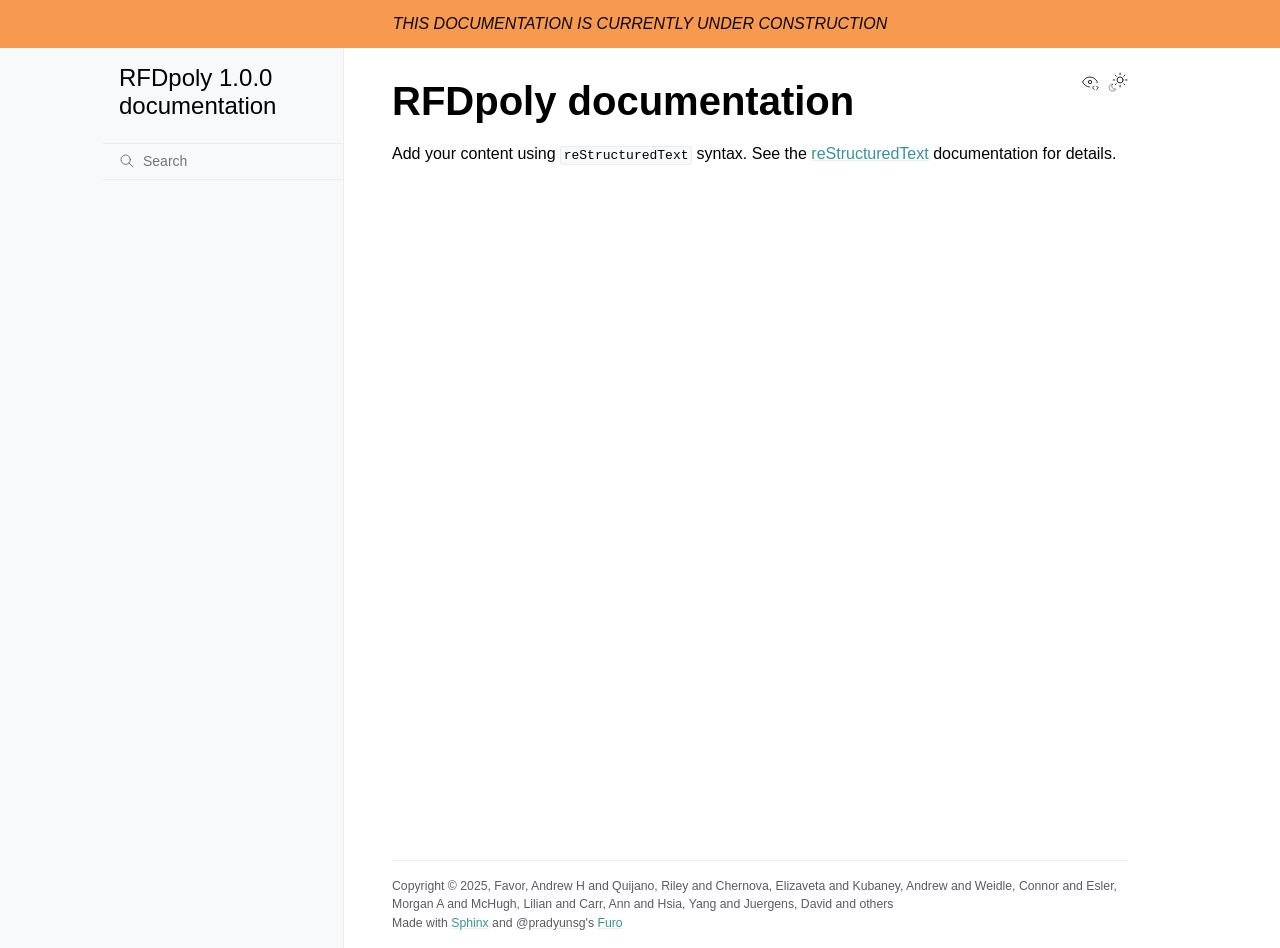
==== index.html @ 1bebf9ba "deploy: 6beb9f11509fe874bf923ad33aff478356ca6a8d" ====
<!doctype html>
<html class="no-js" lang="en" data-content_root="./">
  <head><meta charset="utf-8">
    <meta name="viewport" content="width=device-width,initial-scale=1">
    <meta name="color-scheme" content="light dark"><meta name="viewport" content="width=device-width, initial-scale=1" />
<link rel="index" title="Index" href="genindex.html"><link rel="search" title="Search" href="search.html">

    <!-- Generated with Sphinx 8.2.3 and Furo 2025.09.25 -->
        <title>RFDpoly 1.0.0 documentation</title>
      <link rel="stylesheet" type="text/css" href="_static/pygments.css?v=acfd86a5" />
    <link rel="stylesheet" type="text/css" href="_static/styles/furo.css?v=580074bf" />
    <link rel="stylesheet" type="text/css" href="_static/copybutton.css?v=76b2166b" />
    <link rel="stylesheet" type="text/css" href="_static/styles/furo-extensions.css?v=8dab3a3b" />
    
    


<style>
  body {
    --color-code-background: #f2f2f2;
  --color-code-foreground: #1e1e1e;
  --color-brand-primary: #F68A33;
  --color-brand-content: #37939B;
  --font-stack: Open Sans, sans-serif;
  --font-stack--headings: Open Sans, sans-serif;
  --color-background-hover: #DCE8E8ff;
  --color-announcement-background: #F68A33dd;
  --color-announcement-text: #070707;
  --color-brand-visited: #37939B;
  
  }
  @media not print {
    body[data-theme="dark"] {
      --color-code-background: #202020;
  --color-code-foreground: #d0d0d0;
  --color-brand-primary: #37939B;
  --color-brand-content: #F68A33;
  --font-stack: Open Sans, sans-serif;
  --font-stack--headings: Open Sans, sans-serif;
  --color-brand-visited: #37939B;
  
    }
    @media (prefers-color-scheme: dark) {
      body:not([data-theme="light"]) {
        --color-code-background: #202020;
  --color-code-foreground: #d0d0d0;
  --color-brand-primary: #37939B;
  --color-brand-content: #F68A33;
  --font-stack: Open Sans, sans-serif;
  --font-stack--headings: Open Sans, sans-serif;
  --color-brand-visited: #37939B;
  
      }
    }
  }
</style></head>
  <body>
    
    <script>
      document.body.dataset.theme = localStorage.getItem("theme") || "auto";
    </script>
    

<svg xmlns="http://www.w3.org/2000/svg" style="display: none;">
  <symbol id="svg-toc" viewBox="0 0 24 24">
    <title>Contents</title>
    <svg stroke="currentColor" fill="currentColor" stroke-width="0" viewBox="0 0 1024 1024">
      <path d="M408 442h480c4.4 0 8-3.6 8-8v-56c0-4.4-3.6-8-8-8H408c-4.4 0-8 3.6-8 8v56c0 4.4 3.6 8 8 8zm-8 204c0 4.4 3.6 8 8 8h480c4.4 0 8-3.6 8-8v-56c0-4.4-3.6-8-8-8H408c-4.4 0-8 3.6-8 8v56zm504-486H120c-4.4 0-8 3.6-8 8v56c0 4.4 3.6 8 8 8h784c4.4 0 8-3.6 8-8v-56c0-4.4-3.6-8-8-8zm0 632H120c-4.4 0-8 3.6-8 8v56c0 4.4 3.6 8 8 8h784c4.4 0 8-3.6 8-8v-56c0-4.4-3.6-8-8-8zM115.4 518.9L271.7 642c5.8 4.6 14.4.5 14.4-6.9V388.9c0-7.4-8.5-11.5-14.4-6.9L115.4 505.1a8.74 8.74 0 0 0 0 13.8z"/>
    </svg>
  </symbol>
  <symbol id="svg-menu" viewBox="0 0 24 24">
    <title>Menu</title>
    <svg xmlns="http://www.w3.org/2000/svg" viewBox="0 0 24 24" fill="none" stroke="currentColor"
      stroke-width="2" stroke-linecap="round" stroke-linejoin="round" class="feather-menu">
      <line x1="3" y1="12" x2="21" y2="12"></line>
      <line x1="3" y1="6" x2="21" y2="6"></line>
      <line x1="3" y1="18" x2="21" y2="18"></line>
    </svg>
  </symbol>
  <symbol id="svg-arrow-right" viewBox="0 0 24 24">
    <title>Expand</title>
    <svg xmlns="http://www.w3.org/2000/svg" viewBox="0 0 24 24" fill="none" stroke="currentColor"
      stroke-width="2" stroke-linecap="round" stroke-linejoin="round" class="feather-chevron-right">
      <polyline points="9 18 15 12 9 6"></polyline>
    </svg>
  </symbol>
  <symbol id="svg-sun" viewBox="0 0 24 24">
    <title>Light mode</title>
    <svg xmlns="http://www.w3.org/2000/svg" viewBox="0 0 24 24" fill="none" stroke="currentColor"
      stroke-width="1" stroke-linecap="round" stroke-linejoin="round" class="feather-sun">
      <circle cx="12" cy="12" r="5"></circle>
      <line x1="12" y1="1" x2="12" y2="3"></line>
      <line x1="12" y1="21" x2="12" y2="23"></line>
      <line x1="4.22" y1="4.22" x2="5.64" y2="5.64"></line>
      <line x1="18.36" y1="18.36" x2="19.78" y2="19.78"></line>
      <line x1="1" y1="12" x2="3" y2="12"></line>
      <line x1="21" y1="12" x2="23" y2="12"></line>
      <line x1="4.22" y1="19.78" x2="5.64" y2="18.36"></line>
      <line x1="18.36" y1="5.64" x2="19.78" y2="4.22"></line>
    </svg>
  </symbol>
  <symbol id="svg-moon" viewBox="0 0 24 24">
    <title>Dark mode</title>
    <svg xmlns="http://www.w3.org/2000/svg" viewBox="0 0 24 24" fill="none" stroke="currentColor"
      stroke-width="1" stroke-linecap="round" stroke-linejoin="round" class="icon-tabler-moon">
      <path stroke="none" d="M0 0h24v24H0z" fill="none" />
      <path d="M12 3c.132 0 .263 0 .393 0a7.5 7.5 0 0 0 7.92 12.446a9 9 0 1 1 -8.313 -12.454z" />
    </svg>
  </symbol>
  <symbol id="svg-sun-with-moon" viewBox="0 0 24 24">
    <title>Auto light/dark, in light mode</title>
    <svg xmlns="http://www.w3.org/2000/svg" viewBox="0 0 24 24" fill="none" stroke="currentColor"
      stroke-width="1" stroke-linecap="round" stroke-linejoin="round"
      class="icon-custom-derived-from-feather-sun-and-tabler-moon">
      <path style="opacity: 50%" d="M 5.411 14.504 C 5.471 14.504 5.532 14.504 5.591 14.504 C 3.639 16.319 4.383 19.569 6.931 20.352 C 7.693 20.586 8.512 20.551 9.25 20.252 C 8.023 23.207 4.056 23.725 2.11 21.184 C 0.166 18.642 1.702 14.949 4.874 14.536 C 5.051 14.512 5.231 14.5 5.411 14.5 L 5.411 14.504 Z"/>
      <line x1="14.5" y1="3.25" x2="14.5" y2="1.25"/>
      <line x1="14.5" y1="15.85" x2="14.5" y2="17.85"/>
      <line x1="10.044" y1="5.094" x2="8.63" y2="3.68"/>
      <line x1="19" y1="14.05" x2="20.414" y2="15.464"/>
      <line x1="8.2" y1="9.55" x2="6.2" y2="9.55"/>
      <line x1="20.8" y1="9.55" x2="22.8" y2="9.55"/>
      <line x1="10.044" y1="14.006" x2="8.63" y2="15.42"/>
      <line x1="19" y1="5.05" x2="20.414" y2="3.636"/>
      <circle cx="14.5" cy="9.55" r="3.6"/>
    </svg>
  </symbol>
  <symbol id="svg-moon-with-sun" viewBox="0 0 24 24">
    <title>Auto light/dark, in dark mode</title>
    <svg xmlns="http://www.w3.org/2000/svg" viewBox="0 0 24 24" fill="none" stroke="currentColor"
      stroke-width="1" stroke-linecap="round" stroke-linejoin="round"
      class="icon-custom-derived-from-feather-sun-and-tabler-moon">
      <path d="M 8.282 7.007 C 8.385 7.007 8.494 7.007 8.595 7.007 C 5.18 10.184 6.481 15.869 10.942 17.24 C 12.275 17.648 13.706 17.589 15 17.066 C 12.851 22.236 5.91 23.143 2.505 18.696 C -0.897 14.249 1.791 7.786 7.342 7.063 C 7.652 7.021 7.965 7 8.282 7 L 8.282 7.007 Z"/>
      <line style="opacity: 50%" x1="18" y1="3.705" x2="18" y2="2.5"/>
      <line style="opacity: 50%" x1="18" y1="11.295" x2="18" y2="12.5"/>
      <line style="opacity: 50%" x1="15.316" y1="4.816" x2="14.464" y2="3.964"/>
      <line style="opacity: 50%" x1="20.711" y1="10.212" x2="21.563" y2="11.063"/>
      <line style="opacity: 50%" x1="14.205" y1="7.5" x2="13.001" y2="7.5"/>
      <line style="opacity: 50%" x1="21.795" y1="7.5" x2="23" y2="7.5"/>
      <line style="opacity: 50%" x1="15.316" y1="10.184" x2="14.464" y2="11.036"/>
      <line style="opacity: 50%" x1="20.711" y1="4.789" x2="21.563" y2="3.937"/>
      <circle style="opacity: 50%" cx="18" cy="7.5" r="2.169"/>
    </svg>
  </symbol>
  <symbol id="svg-pencil" viewBox="0 0 24 24">
    <svg xmlns="http://www.w3.org/2000/svg" viewBox="0 0 24 24" fill="none" stroke="currentColor"
      stroke-width="1" stroke-linecap="round" stroke-linejoin="round" class="icon-tabler-pencil-code">
      <path d="M4 20h4l10.5 -10.5a2.828 2.828 0 1 0 -4 -4l-10.5 10.5v4" />
      <path d="M13.5 6.5l4 4" />
      <path d="M20 21l2 -2l-2 -2" />
      <path d="M17 17l-2 2l2 2" />
    </svg>
  </symbol>
  <symbol id="svg-eye" viewBox="0 0 24 24">
    <svg xmlns="http://www.w3.org/2000/svg" viewBox="0 0 24 24" fill="none" stroke="currentColor"
      stroke-width="1" stroke-linecap="round" stroke-linejoin="round" class="icon-tabler-eye-code">
      <path stroke="none" d="M0 0h24v24H0z" fill="none" />
      <path d="M10 12a2 2 0 1 0 4 0a2 2 0 0 0 -4 0" />
      <path
        d="M11.11 17.958c-3.209 -.307 -5.91 -2.293 -8.11 -5.958c2.4 -4 5.4 -6 9 -6c3.6 0 6.6 2 9 6c-.21 .352 -.427 .688 -.647 1.008" />
      <path d="M20 21l2 -2l-2 -2" />
      <path d="M17 17l-2 2l2 2" />
    </svg>
  </symbol>
</svg>

<input type="checkbox" class="sidebar-toggle" name="__navigation" id="__navigation" aria-label="Toggle site navigation sidebar">
<input type="checkbox" class="sidebar-toggle" name="__toc" id="__toc" aria-label="Toggle table of contents sidebar">
<label class="overlay sidebar-overlay" for="__navigation"></label>
<label class="overlay toc-overlay" for="__toc"></label>

<a class="skip-to-content muted-link" href="#furo-main-content">Skip to content</a>

<div class="announcement">
  <aside class="announcement-content">
     <em>THIS DOCUMENTATION IS CURRENTLY UNDER CONSTRUCTION</em> 
  </aside>
</div>

<div class="page">
  <header class="mobile-header">
    <div class="header-left">
      <label class="nav-overlay-icon" for="__navigation">
        <span class="icon"><svg><use href="#svg-menu"></use></svg></span>
      </label>
    </div>
    <div class="header-center">
      <a href="#"><div class="brand">RFDpoly 1.0.0 documentation</div></a>
    </div>
    <div class="header-right">
      <div class="theme-toggle-container theme-toggle-header">
        <button class="theme-toggle" aria-label="Toggle Light / Dark / Auto color theme">
          <svg class="theme-icon-when-auto-light"><use href="#svg-sun-with-moon"></use></svg>
          <svg class="theme-icon-when-auto-dark"><use href="#svg-moon-with-sun"></use></svg>
          <svg class="theme-icon-when-dark"><use href="#svg-moon"></use></svg>
          <svg class="theme-icon-when-light"><use href="#svg-sun"></use></svg>
        </button>
      </div>
      <label class="toc-overlay-icon toc-header-icon no-toc" for="__toc">
        <span class="icon"><svg><use href="#svg-toc"></use></svg></span>
      </label>
    </div>
  </header>
  <aside class="sidebar-drawer">
    <div class="sidebar-container">
      
      <div class="sidebar-sticky"><a class="sidebar-brand" href="#">
  
  <span class="sidebar-brand-text">RFDpoly 1.0.0 documentation</span>
  
</a><form class="sidebar-search-container" method="get" action="search.html" role="search">
  <input class="sidebar-search" placeholder="Search" name="q" aria-label="Search">
  <input type="hidden" name="check_keywords" value="yes">
  <input type="hidden" name="area" value="default">
</form>
<div id="searchbox"></div><div class="sidebar-scroll"><div class="sidebar-tree">
  
</div>
</div>

      </div>
      
    </div>
  </aside>
  <div class="main">
    <div class="content">
      <div class="article-container">
        <a href="#" class="back-to-top muted-link">
          <svg xmlns="http://www.w3.org/2000/svg" viewBox="0 0 24 24">
            <path d="M13 20h-2V8l-5.5 5.5-1.42-1.42L12 4.16l7.92 7.92-1.42 1.42L13 8v12z"></path>
          </svg>
          <span>Back to top</span>
        </a>
        <div class="content-icon-container">
          <div class="view-this-page">
  <a class="muted-link" href="_sources/index.rst.txt" title="View this page">
    <svg><use href="#svg-eye"></use></svg>
    <span class="visually-hidden">View this page</span>
  </a>
</div>
<div class="theme-toggle-container theme-toggle-content">
            <button class="theme-toggle" aria-label="Toggle Light / Dark / Auto color theme">
              <svg class="theme-icon-when-auto-light"><use href="#svg-sun-with-moon"></use></svg>
              <svg class="theme-icon-when-auto-dark"><use href="#svg-moon-with-sun"></use></svg>
              <svg class="theme-icon-when-dark"><use href="#svg-moon"></use></svg>
              <svg class="theme-icon-when-light"><use href="#svg-sun"></use></svg>
            </button>
          </div>
          <label class="toc-overlay-icon toc-content-icon no-toc" for="__toc">
            <span class="icon"><svg><use href="#svg-toc"></use></svg></span>
          </label>
        </div>
        <article role="main" id="furo-main-content">
          <section id="rfdpoly-documentation">
<h1>RFDpoly documentation<a class="headerlink" href="#rfdpoly-documentation" title="Link to this heading">¶</a></h1>
<p>Add your content using <code class="docutils literal notranslate"><span class="pre">reStructuredText</span></code> syntax. See the
<a class="reference external" href="https://www.sphinx-doc.org/en/master/usage/restructuredtext/index.html">reStructuredText</a>
documentation for details.</p>
<div class="toctree-wrapper compound">
</div>
</section>

        </article>
      </div>
      <footer>
        
        <div class="related-pages">
          
          
        </div>
        <div class="bottom-of-page">
          <div class="left-details">
            <div class="copyright">
                Copyright &#169; 2025, Favor, Andrew H and Quijano, Riley and Chernova, Elizaveta and Kubaney, Andrew and Weidle, Connor and Esler, Morgan A and McHugh, Lilian and Carr, Ann and Hsia, Yang and Juergens, David and others
            </div>
            Made with <a href="https://www.sphinx-doc.org/">Sphinx</a> and <a class="muted-link" href="https://pradyunsg.me">@pradyunsg</a>'s
            
            <a href="https://github.com/pradyunsg/furo">Furo</a>
            
          </div>
          <div class="right-details">
            
          </div>
        </div>
        
      </footer>
    </div>
    <aside class="toc-drawer no-toc">
      
      
      
    </aside>
  </div>
</div><script src="_static/documentation_options.js?v=8d563738"></script>
    <script src="_static/doctools.js?v=9bcbadda"></script>
    <script src="_static/sphinx_highlight.js?v=dc90522c"></script>
    <script src="_static/scripts/furo.js?v=46bd48cc"></script>
    <script src="_static/clipboard.min.js?v=a7894cd8"></script>
    <script src="_static/copybutton.js?v=f281be69"></script>
    </body>
</html>
---- _static/pygments.css ----
.highlight pre { line-height: 125%; }
.highlight td.linenos .normal { color: inherit; background-color: transparent; padding-left: 5px; padding-right: 5px; }
.highlight span.linenos { color: inherit; background-color: transparent; padding-left: 5px; padding-right: 5px; }
.highlight td.linenos .special { color: #000000; background-color: #ffffc0; padding-left: 5px; padding-right: 5px; }
.highlight span.linenos.special { color: #000000; background-color: #ffffc0; padding-left: 5px; padding-right: 5px; }
.highlight .hll { background-color: #fdf2e2 }
.highlight { background: #f2f2f2; color: #1e1e1e }
.highlight .c { color: #515151 } /* Comment */
.highlight .err { color: #d71835 } /* Error */
.highlight .k { color: #8045e5 } /* Keyword */
.highlight .l { color: #7f4707 } /* Literal */
.highlight .n { color: #1e1e1e } /* Name */
.highlight .o { color: #116633 } /* Operator */
.highlight .p { color: #1e1e1e } /* Punctuation */
.highlight .ch { color: #515151 } /* Comment.Hashbang */
.highlight .cm { color: #515151 } /* Comment.Multiline */
.highlight .cp { color: #515151 } /* Comment.Preproc */
.highlight .cpf { color: #515151 } /* Comment.PreprocFile */
.highlight .c1 { color: #515151 } /* Comment.Single */
.highlight .cs { color: #515151 } /* Comment.Special */
.highlight .gd { color: #00749c } /* Generic.Deleted */
.highlight .ge { font-style: italic } /* Generic.Emph */
.highlight .gh { color: #00749c } /* Generic.Heading */
.highlight .gs { font-weight: bold } /* Generic.Strong */
.highlight .gu { color: #00749c } /* Generic.Subheading */
.highlight .kc { color: #8045e5 } /* Keyword.Constant */
.highlight .kd { color: #8045e5 } /* Keyword.Declaration */
.highlight .kn { color: #8045e5 } /* Keyword.Namespace */
.highlight .kp { color: #8045e5 } /* Keyword.Pseudo */
.highlight .kr { color: #8045e5 } /* Keyword.Reserved */
.highlight .kt { color: #7f4707 } /* Keyword.Type */
.highlight .ld { color: #7f4707 } /* Literal.Date */
.highlight .m { color: #7f4707 } /* Literal.Number */
.highlight .s { color: #116633 } /* Literal.String */
.highlight .na { color: #7f4707 } /* Name.Attribute */
.highlight .nb { color: #7f4707 } /* Name.Builtin */
.highlight .nc { color: #00749c } /* Name.Class */
.highlight .no { color: #00749c } /* Name.Constant */
.highlight .nd { color: #7f4707 } /* Name.Decorator */
.highlight .ni { color: #116633 } /* Name.Entity */
.highlight .ne { color: #8045e5 } /* Name.Exception */
.highlight .nf { color: #00749c } /* Name.Function */
.highlight .nl { color: #7f4707 } /* Name.Label */
.highlight .nn { color: #1e1e1e } /* Name.Namespace */
.highlight .nx { color: #1e1e1e } /* Name.Other */
.highlight .py { color: #00749c } /* Name.Property */
.highlight .nt { color: #00749c } /* Name.Tag */
.highlight .nv { color: #d71835 } /* Name.Variable */
.highlight .ow { color: #8045e5 } /* Operator.Word */
.highlight .pm { color: #1e1e1e } /* Punctuation.Marker */
.highlight .w { color: #1e1e1e } /* Text.Whitespace */
.highlight .mb { color: #7f4707 } /* Literal.Number.Bin */
.highlight .mf { color: #7f4707 } /* Literal.Number.Float */
.highlight .mh { color: #7f4707 } /* Literal.Number.Hex */
.highlight .mi { color: #7f4707 } /* Literal.Number.Integer */
.highlight .mo { color: #7f4707 } /* Literal.Number.Oct */
.highlight .sa { color: #116633 } /* Literal.String.Affix */
.highlight .sb { color: #116633 } /* Literal.String.Backtick */
.highlight .sc { color: #116633 } /* Literal.String.Char */
.highlight .dl { color: #116633 } /* Literal.String.Delimiter */
.highlight .sd { color: #116633 } /* Literal.String.Doc */
.highlight .s2 { color: #116633 } /* Literal.String.Double */
.highlight .se { color: #116633 } /* Literal.String.Escape */
.highlight .sh { color: #116633 } /* Literal.String.Heredoc */
.highlight .si { color: #116633 } /* Literal.String.Interpol */
.highlight .sx { color: #116633 } /* Literal.String.Other */
.highlight .sr { color: #d71835 } /* Literal.String.Regex */
.highlight .s1 { color: #116633 } /* Literal.String.Single */
.highlight .ss { color: #00749c } /* Literal.String.Symbol */
.highlight .bp { color: #7f4707 } /* Name.Builtin.Pseudo */
.highlight .fm { color: #00749c } /* Name.Function.Magic */
.highlight .vc { color: #d71835 } /* Name.Variable.Class */
.highlight .vg { color: #d71835 } /* Name.Variable.Global */
.highlight .vi { color: #d71835 } /* Name.Variable.Instance */
.highlight .vm { color: #7f4707 } /* Name.Variable.Magic */
.highlight .il { color: #7f4707 } /* Literal.Number.Integer.Long */
@media not print {
body[data-theme="dark"] .highlight pre { line-height: 125%; }
body[data-theme="dark"] .highlight td.linenos .normal { color: #aaaaaa; background-color: transparent; padding-left: 5px; padding-right: 5px; }
body[data-theme="dark"] .highlight span.linenos { color: #aaaaaa; background-color: transparent; padding-left: 5px; padding-right: 5px; }
body[data-theme="dark"] .highlight td.linenos .special { color: #000000; background-color: #ffffc0; padding-left: 5px; padding-right: 5px; }
body[data-theme="dark"] .highlight span.linenos.special { color: #000000; background-color: #ffffc0; padding-left: 5px; padding-right: 5px; }
body[data-theme="dark"] .highlight .hll { background-color: #404040 }
body[data-theme="dark"] .highlight { background: #202020; color: #d0d0d0 }
body[data-theme="dark"] .highlight .c { color: #ababab; font-style: italic } /* Comment */
body[data-theme="dark"] .highlight .err { color: #a61717; background-color: #e3d2d2 } /* Error */
body[data-theme="dark"] .highlight .esc { color: #d0d0d0 } /* Escape */
body[data-theme="dark"] .highlight .g { color: #d0d0d0 } /* Generic */
body[data-theme="dark"] .highlight .k { color: #6ebf26; font-weight: bold } /* Keyword */
body[data-theme="dark"] .highlight .l { color: #d0d0d0 } /* Literal */
body[data-theme="dark"] .highlight .n { color: #d0d0d0 } /* Name */
body[data-theme="dark"] .highlight .o { color: #d0d0d0 } /* Operator */
body[data-theme="dark"] .highlight .x { color: #d0d0d0 } /* Other */
body[data-theme="dark"] .highlight .p { color: #d0d0d0 } /* Punctuation */
body[data-theme="dark"] .highlight .ch { color: #ababab; font-style: italic } /* Comment.Hashbang */
body[data-theme="dark"] .highlight .cm { color: #ababab; font-style: italic } /* Comment.Multiline */
body[data-theme="dark"] .highlight .cp { color: #ff3a3a; font-weight: bold } /* Comment.Preproc */
body[data-theme="dark"] .highlight .cpf { color: #ababab; font-style: italic } /* Comment.PreprocFile */
body[data-theme="dark"] .highlight .c1 { color: #ababab; font-style: italic } /* Comment.Single */
body[data-theme="dark"] .highlight .cs { color: #e50808; font-weight: bold; background-color: #520000 } /* Comment.Special */
body[data-theme="dark"] .highlight .gd { color: #d22323 } /* Generic.Deleted */
body[data-theme="dark"] .highlight .ge { color: #d0d0d0; font-style: italic } /* Generic.Emph */
body[data-theme="dark"] .highlight .ges { color: #d0d0d0; font-weight: bold; font-style: italic } /* Generic.EmphStrong */
body[data-theme="dark"] .highlight .gr { color: #d22323 } /* Generic.Error */
body[data-theme="dark"] .highlight .gh { color: #ffffff; font-weight: bold } /* Generic.Heading */
body[data-theme="dark"] .highlight .gi { color: #589819 } /* Generic.Inserted */
body[data-theme="dark"] .highlight .go { color: #cccccc } /* Generic.Output */
body[data-theme="dark"] .highlight .gp { color: #aaaaaa } /* Generic.Prompt */
body[data-theme="dark"] .highlight .gs { color: #d0d0d0; font-weight: bold } /* Generic.Strong */
body[data-theme="dark"] .highlight .gu { color: #ffffff; text-decoration: underline } /* Generic.Subheading */
body[data-theme="dark"] .highlight .gt { color: #d22323 } /* Generic.Traceback */
body[data-theme="dark"] .highlight .kc { color: #6ebf26; font-weight: bold } /* Keyword.Constant */
body[data-theme="dark"] .highlight .kd { color: #6ebf26; font-weight: bold } /* Keyword.Declaration */
body[data-theme="dark"] .highlight .kn { color: #6ebf26; font-weight: bold } /* Keyword.Namespace */
body[data-theme="dark"] .highlight .kp { color: #6ebf26 } /* Keyword.Pseudo */
body[data-theme="dark"] .highlight .kr { color: #6ebf26; font-weight: bold } /* Keyword.Reserved */
body[data-theme="dark"] .highlight .kt { color: #6ebf26; font-weight: bold } /* Keyword.Type */
body[data-theme="dark"] .highlight .ld { color: #d0d0d0 } /* Literal.Date */
body[data-theme="dark"] .highlight .m { color: #51b2fd } /* Literal.Number */
body[data-theme="dark"] .highlight .s { color: #ed9d13 } /* Literal.String */
body[data-theme="dark"] .highlight .na { color: #bbbbbb } /* Name.Attribute */
body[data-theme="dark"] .highlight .nb { color: #2fbccd } /* Name.Builtin */
body[data-theme="dark"] .highlight .nc { color: #71adff; text-decoration: underline } /* Name.Class */
body[data-theme="dark"] .highlight .no { color: #40ffff } /* Name.Constant */
body[data-theme="dark"] .highlight .nd { color: #ffa500 } /* Name.Decorator */
body[data-theme="dark"] .highlight .ni { color: #d0d0d0 } /* Name.Entity */
body[data-theme="dark"] .highlight .ne { color: #bbbbbb } /* Name.Exception */
body[data-theme="dark"] .highlight .nf { color: #71adff } /* Name.Function */
body[data-theme="dark"] .highlight .nl { color: #d0d0d0 } /* Name.Label */
body[data-theme="dark"] .highlight .nn { color: #71adff; text-decoration: underline } /* Name.Namespace */
body[data-theme="dark"] .highlight .nx { color: #d0d0d0 } /* Name.Other */
body[data-theme="dark"] .highlight .py { color: #d0d0d0 } /* Name.Property */
body[data-theme="dark"] .highlight .nt { color: #6ebf26; font-weight: bold } /* Name.Tag */
body[data-theme="dark"] .highlight .nv { color: #40ffff } /* Name.Variable */
body[data-theme="dark"] .highlight .ow { color: #6ebf26; font-weight: bold } /* Operator.Word */
body[data-theme="dark"] .highlight .pm { color: #d0d0d0 } /* Punctuation.Marker */
body[data-theme="dark"] .highlight .w { color: #666666 } /* Text.Whitespace */
body[data-theme="dark"] .highlight .mb { color: #51b2fd } /* Literal.Number.Bin */
body[data-theme="dark"] .highlight .mf { color: #51b2fd } /* Literal.Number.Float */
body[data-theme="dark"] .highlight .mh { color: #51b2fd } /* Literal.Number.Hex */
body[data-theme="dark"] .highlight .mi { color: #51b2fd } /* Literal.Number.Integer */
body[data-theme="dark"] .highlight .mo { color: #51b2fd } /* Literal.Number.Oct */
body[data-theme="dark"] .highlight .sa { color: #ed9d13 } /* Literal.String.Affix */
body[data-theme="dark"] .highlight .sb { color: #ed9d13 } /* Literal.String.Backtick */
body[data-theme="dark"] .highlight .sc { color: #ed9d13 } /* Literal.String.Char */
body[data-theme="dark"] .highlight .dl { color: #ed9d13 } /* Literal.String.Delimiter */
body[data-theme="dark"] .highlight .sd { color: #ed9d13 } /* Literal.String.Doc */
body[data-theme="dark"] .highlight .s2 { color: #ed9d13 } /* Literal.String.Double */
body[data-theme="dark"] .highlight .se { color: #ed9d13 } /* Literal.String.Escape */
body[data-theme="dark"] .highlight .sh { color: #ed9d13 } /* Literal.String.Heredoc */
body[data-theme="dark"] .highlight .si { color: #ed9d13 } /* Literal.String.Interpol */
body[data-theme="dark"] .highlight .sx { color: #ffa500 } /* Literal.String.Other */
body[data-theme="dark"] .highlight .sr { color: #ed9d13 } /* Literal.String.Regex */
body[data-theme="dark"] .highlight .s1 { color: #ed9d13 } /* Literal.String.Single */
body[data-theme="dark"] .highlight .ss { color: #ed9d13 } /* Literal.String.Symbol */
body[data-theme="dark"] .highlight .bp { color: #2fbccd } /* Name.Builtin.Pseudo */
body[data-theme="dark"] .highlight .fm { color: #71adff } /* Name.Function.Magic */
body[data-theme="dark"] .highlight .vc { color: #40ffff } /* Name.Variable.Class */
body[data-theme="dark"] .highlight .vg { color: #40ffff } /* Name.Variable.Global */
body[data-theme="dark"] .highlight .vi { color: #40ffff } /* Name.Variable.Instance */
body[data-theme="dark"] .highlight .vm { color: #40ffff } /* Name.Variable.Magic */
body[data-theme="dark"] .highlight .il { color: #51b2fd } /* Literal.Number.Integer.Long */
@media (prefers-color-scheme: dark) {
body:not([data-theme="light"]) .highlight pre { line-height: 125%; }
body:not([data-theme="light"]) .highlight td.linenos .normal { color: #aaaaaa; background-color: transparent; padding-left: 5px; padding-right: 5px; }
body:not([data-theme="light"]) .highlight span.linenos { color: #aaaaaa; background-color: transparent; padding-left: 5px; padding-right: 5px; }
body:not([data-theme="light"]) .highlight td.linenos .special { color: #000000; background-color: #ffffc0; padding-left: 5px; padding-right: 5px; }
body:not([data-theme="light"]) .highlight span.linenos.special { color: #000000; background-color: #ffffc0; padding-left: 5px; padding-right: 5px; }
body:not([data-theme="light"]) .highlight .hll { background-color: #404040 }
body:not([data-theme="light"]) .highlight { background: #202020; color: #d0d0d0 }
body:not([data-theme="light"]) .highlight .c { color: #ababab; font-style: italic } /* Comment */
body:not([data-theme="light"]) .highlight .err { color: #a61717; background-color: #e3d2d2 } /* Error */
body:not([data-theme="light"]) .highlight .esc { color: #d0d0d0 } /* Escape */
body:not([data-theme="light"]) .highlight .g { color: #d0d0d0 } /* Generic */
body:not([data-theme="light"]) .highlight .k { color: #6ebf26; font-weight: bold } /* Keyword */
body:not([data-theme="light"]) .highlight .l { color: #d0d0d0 } /* Literal */
body:not([data-theme="light"]) .highlight .n { color: #d0d0d0 } /* Name */
body:not([data-theme="light"]) .highlight .o { color: #d0d0d0 } /* Operator */
body:not([data-theme="light"]) .highlight .x { color: #d0d0d0 } /* Other */
body:not([data-theme="light"]) .highlight .p { color: #d0d0d0 } /* Punctuation */
body:not([data-theme="light"]) .highlight .ch { color: #ababab; font-style: italic } /* Comment.Hashbang */
body:not([data-theme="light"]) .highlight .cm { color: #ababab; font-style: italic } /* Comment.Multiline */
body:not([data-theme="light"]) .highlight .cp { color: #ff3a3a; font-weight: bold } /* Comment.Preproc */
body:not([data-theme="light"]) .highlight .cpf { color: #ababab; font-style: italic } /* Comment.PreprocFile */
body:not([data-theme="light"]) .highlight .c1 { color: #ababab; font-style: italic } /* Comment.Single */
body:not([data-theme="light"]) .highlight .cs { color: #e50808; font-weight: bold; background-color: #520000 } /* Comment.Special */
body:not([data-theme="light"]) .highlight .gd { color: #d22323 } /* Generic.Deleted */
body:not([data-theme="light"]) .highlight .ge { color: #d0d0d0; font-style: italic } /* Generic.Emph */
body:not([data-theme="light"]) .highlight .ges { color: #d0d0d0; font-weight: bold; font-style: italic } /* Generic.EmphStrong */
body:not([data-theme="light"]) .highlight .gr { color: #d22323 } /* Generic.Error */
body:not([data-theme="light"]) .highlight .gh { color: #ffffff; font-weight: bold } /* Generic.Heading */
body:not([data-theme="light"]) .highlight .gi { color: #589819 } /* Generic.Inserted */
body:not([data-theme="light"]) .highlight .go { color: #cccccc } /* Generic.Output */
body:not([data-theme="light"]) .highlight .gp { color: #aaaaaa } /* Generic.Prompt */
body:not([data-theme="light"]) .highlight .gs { color: #d0d0d0; font-weight: bold } /* Generic.Strong */
body:not([data-theme="light"]) .highlight .gu { color: #ffffff; text-decoration: underline } /* Generic.Subheading */
body:not([data-theme="light"]) .highlight .gt { color: #d22323 } /* Generic.Traceback */
body:not([data-theme="light"]) .highlight .kc { color: #6ebf26; font-weight: bold } /* Keyword.Constant */
body:not([data-theme="light"]) .highlight .kd { color: #6ebf26; font-weight: bold } /* Keyword.Declaration */
body:not([data-theme="light"]) .highlight .kn { color: #6ebf26; font-weight: bold } /* Keyword.Namespace */
body:not([data-theme="light"]) .highlight .kp { color: #6ebf26 } /* Keyword.Pseudo */
body:not([data-theme="light"]) .highlight .kr { color: #6ebf26; font-weight: bold } /* Keyword.Reserved */
body:not([data-theme="light"]) .highlight .kt { color: #6ebf26; font-weight: bold } /* Keyword.Type */
body:not([data-theme="light"]) .highlight .ld { color: #d0d0d0 } /* Literal.Date */
body:not([data-theme="light"]) .highlight .m { color: #51b2fd } /* Literal.Number */
body:not([data-theme="light"]) .highlight .s { color: #ed9d13 } /* Literal.String */
body:not([data-theme="light"]) .highlight .na { color: #bbbbbb } /* Name.Attribute */
body:not([data-theme="light"]) .highlight .nb { color: #2fbccd } /* Name.Builtin */
body:not([data-theme="light"]) .highlight .nc { color: #71adff; text-decoration: underline } /* Name.Class */
body:not([data-theme="light"]) .highlight .no { color: #40ffff } /* Name.Constant */
body:not([data-theme="light"]) .highlight .nd { color: #ffa500 } /* Name.Decorator */
body:not([data-theme="light"]) .highlight .ni { color: #d0d0d0 } /* Name.Entity */
body:not([data-theme="light"]) .highlight .ne { color: #bbbbbb } /* Name.Exception */
body:not([data-theme="light"]) .highlight .nf { color: #71adff } /* Name.Function */
body:not([data-theme="light"]) .highlight .nl { color: #d0d0d0 } /* Name.Label */
body:not([data-theme="light"]) .highlight .nn { color: #71adff; text-decoration: underline } /* Name.Namespace */
body:not([data-theme="light"]) .highlight .nx { color: #d0d0d0 } /* Name.Other */
body:not([data-theme="light"]) .highlight .py { color: #d0d0d0 } /* Name.Property */
body:not([data-theme="light"]) .highlight .nt { color: #6ebf26; font-weight: bold } /* Name.Tag */
body:not([data-theme="light"]) .highlight .nv { color: #40ffff } /* Name.Variable */
body:not([data-theme="light"]) .highlight .ow { color: #6ebf26; font-weight: bold } /* Operator.Word */
body:not([data-theme="light"]) .highlight .pm { color: #d0d0d0 } /* Punctuation.Marker */
body:not([data-theme="light"]) .highlight .w { color: #666666 } /* Text.Whitespace */
body:not([data-theme="light"]) .highlight .mb { color: #51b2fd } /* Literal.Number.Bin */
body:not([data-theme="light"]) .highlight .mf { color: #51b2fd } /* Literal.Number.Float */
body:not([data-theme="light"]) .highlight .mh { color: #51b2fd } /* Literal.Number.Hex */
body:not([data-theme="light"]) .highlight .mi { color: #51b2fd } /* Literal.Number.Integer */
body:not([data-theme="light"]) .highlight .mo { color: #51b2fd } /* Literal.Number.Oct */
body:not([data-theme="light"]) .highlight .sa { color: #ed9d13 } /* Literal.String.Affix */
body:not([data-theme="light"]) .highlight .sb { color: #ed9d13 } /* Literal.String.Backtick */
body:not([data-theme="light"]) .highlight .sc { color: #ed9d13 } /* Literal.String.Char */
body:not([data-theme="light"]) .highlight .dl { color: #ed9d13 } /* Literal.String.Delimiter */
body:not([data-theme="light"]) .highlight .sd { color: #ed9d13 } /* Literal.String.Doc */
body:not([data-theme="light"]) .highlight .s2 { color: #ed9d13 } /* Literal.String.Double */
body:not([data-theme="light"]) .highlight .se { color: #ed9d13 } /* Literal.String.Escape */
body:not([data-theme="light"]) .highlight .sh { color: #ed9d13 } /* Literal.String.Heredoc */
body:not([data-theme="light"]) .highlight .si { color: #ed9d13 } /* Literal.String.Interpol */
body:not([data-theme="light"]) .highlight .sx { color: #ffa500 } /* Literal.String.Other */
body:not([data-theme="light"]) .highlight .sr { color: #ed9d13 } /* Literal.String.Regex */
body:not([data-theme="light"]) .highlight .s1 { color: #ed9d13 } /* Literal.String.Single */
body:not([data-theme="light"]) .highlight .ss { color: #ed9d13 } /* Literal.String.Symbol */
body:not([data-theme="light"]) .highlight .bp { color: #2fbccd } /* Name.Builtin.Pseudo */
body:not([data-theme="light"]) .highlight .fm { color: #71adff } /* Name.Function.Magic */
body:not([data-theme="light"]) .highlight .vc { color: #40ffff } /* Name.Variable.Class */
body:not([data-theme="light"]) .highlight .vg { color: #40ffff } /* Name.Variable.Global */
body:not([data-theme="light"]) .highlight .vi { color: #40ffff } /* Name.Variable.Instance */
body:not([data-theme="light"]) .highlight .vm { color: #40ffff } /* Name.Variable.Magic */
body:not([data-theme="light"]) .highlight .il { color: #51b2fd } /* Literal.Number.Integer.Long */
}
}
---- _static/copybutton.css ----
/* Copy buttons */
button.copybtn {
    position: absolute;
    display: flex;
    top: .3em;
    right: .3em;
    width: 1.7em;
    height: 1.7em;
	opacity: 0;
    transition: opacity 0.3s, border .3s, background-color .3s;
    user-select: none;
    padding: 0;
    border: none;
    outline: none;
    border-radius: 0.4em;
    /* The colors that GitHub uses */
    border: #1b1f2426 1px solid;
    background-color: #f6f8fa;
    color: #57606a;
}

button.copybtn.success {
    border-color: #22863a;
    color: #22863a;
}

button.copybtn svg {
    stroke: currentColor;
    width: 1.5em;
    height: 1.5em;
    padding: 0.1em;
}

div.highlight  {
    position: relative;
}

/* Show the copybutton */
.highlight:hover button.copybtn, button.copybtn.success {
	opacity: 1;
}

.highlight button.copybtn:hover {
    background-color: rgb(235, 235, 235);
}

.highlight button.copybtn:active {
    background-color: rgb(187, 187, 187);
}

/**
 * A minimal CSS-only tooltip copied from:
 *   https://codepen.io/mildrenben/pen/rVBrpK
 *
 * To use, write HTML like the following:
 *
 * <p class="o-tooltip--left" data-tooltip="Hey">Short</p>
 */
 .o-tooltip--left {
  position: relative;
 }

 .o-tooltip--left:after {
    opacity: 0;
    visibility: hidden;
    position: absolute;
    content: attr(data-tooltip);
    padding: .2em;
    font-size: .8em;
    left: -.2em;
    background: grey;
    color: white;
    white-space: nowrap;
    z-index: 2;
    border-radius: 2px;
    transform: translateX(-102%) translateY(0);
    transition: opacity 0.2s cubic-bezier(0.64, 0.09, 0.08, 1), transform 0.2s cubic-bezier(0.64, 0.09, 0.08, 1);
}

.o-tooltip--left:hover:after {
    display: block;
    opacity: 1;
    visibility: visible;
    transform: translateX(-100%) translateY(0);
    transition: opacity 0.2s cubic-bezier(0.64, 0.09, 0.08, 1), transform 0.2s cubic-bezier(0.64, 0.09, 0.08, 1);
    transition-delay: .5s;
}

/* By default the copy button shouldn't show up when printing a page */
@media print {
    button.copybtn {
        display: none;
    }
}
---- _static/styles/furo-extensions.css ----
#furo-sidebar-ad-placement{padding:var(--sidebar-item-spacing-vertical) var(--sidebar-item-spacing-horizontal)}#furo-sidebar-ad-placement .ethical-sidebar{background:var(--color-background-secondary);border:none;box-shadow:none}#furo-sidebar-ad-placement .ethical-sidebar:hover{background:var(--color-background-hover)}#furo-sidebar-ad-placement .ethical-sidebar a{color:var(--color-foreground-primary)}#furo-sidebar-ad-placement .ethical-callout a{color:var(--color-foreground-secondary)!important}#furo-readthedocs-versions{background:transparent;display:block;position:static;width:100%}#furo-readthedocs-versions .rst-versions{background:#1a1c1e}#furo-readthedocs-versions .rst-current-version{background:var(--color-sidebar-item-background);cursor:unset}#furo-readthedocs-versions .rst-current-version:hover{background:var(--color-sidebar-item-background)}#furo-readthedocs-versions .rst-current-version .fa-book{color:var(--color-foreground-primary)}#furo-readthedocs-versions>.rst-other-versions{padding:0}#furo-readthedocs-versions>.rst-other-versions small{opacity:1}#furo-readthedocs-versions .injected .rst-versions{position:unset}#furo-readthedocs-versions:focus-within,#furo-readthedocs-versions:hover{box-shadow:0 0 0 1px var(--color-sidebar-background-border)}#furo-readthedocs-versions:focus-within .rst-current-version,#furo-readthedocs-versions:hover .rst-current-version{background:#1a1c1e;font-size:inherit;height:auto;line-height:inherit;padding:12px;text-align:right}#furo-readthedocs-versions:focus-within .rst-current-version .fa-book,#furo-readthedocs-versions:hover .rst-current-version .fa-book{color:#fff;float:left}#furo-readthedocs-versions:focus-within .fa-caret-down,#furo-readthedocs-versions:hover .fa-caret-down{display:none}#furo-readthedocs-versions:focus-within .injected,#furo-readthedocs-versions:focus-within .rst-current-version,#furo-readthedocs-versions:focus-within .rst-other-versions,#furo-readthedocs-versions:hover .injected,#furo-readthedocs-versions:hover .rst-current-version,#furo-readthedocs-versions:hover .rst-other-versions{display:block}#furo-readthedocs-versions:focus-within>.rst-current-version,#furo-readthedocs-versions:hover>.rst-current-version{display:none}.highlight:hover button.copybtn{color:var(--color-code-foreground)}.highlight button.copybtn{align-items:center;background-color:var(--color-code-background);border:none;color:var(--color-background-item);cursor:pointer;height:1.25em;right:.5rem;top:.625rem;transition:color .3s,opacity .3s;width:1.25em}.highlight button.copybtn:hover{background-color:var(--color-code-background);color:var(--color-brand-content)}.highlight button.copybtn:after{background-color:transparent;color:var(--color-code-foreground);display:none}.highlight button.copybtn.success{color:#22863a;transition:color 0s}.highlight button.copybtn.success:after{display:block}.highlight button.copybtn svg{padding:0}body{--sd-color-primary:var(--color-brand-primary);--sd-color-primary-highlight:var(--color-brand-content);--sd-color-primary-text:var(--color-background-primary);--sd-color-shadow:rgba(0,0,0,.05);--sd-color-card-border:var(--color-card-border);--sd-color-card-border-hover:var(--color-brand-content);--sd-color-card-background:var(--color-card-background);--sd-color-card-text:var(--color-foreground-primary);--sd-color-card-header:var(--color-card-marginals-background);--sd-color-card-footer:var(--color-card-marginals-background);--sd-color-tabs-label-active:var(--color-brand-content);--sd-color-tabs-label-hover:var(--color-foreground-muted);--sd-color-tabs-label-inactive:var(--color-foreground-muted);--sd-color-tabs-underline-active:var(--color-brand-content);--sd-color-tabs-underline-hover:var(--color-foreground-border);--sd-color-tabs-underline-inactive:var(--color-background-border);--sd-color-tabs-overline:var(--color-background-border);--sd-color-tabs-underline:var(--color-background-border)}.sd-tab-content{box-shadow:0 -2px var(--sd-color-tabs-overline),0 1px var(--sd-color-tabs-underline)}.sd-card{box-shadow:0 .1rem .25rem var(--sd-color-shadow),0 0 .0625rem rgba(0,0,0,.1)}.sd-shadow-sm{box-shadow:0 .1rem .25rem var(--sd-color-shadow),0 0 .0625rem rgba(0,0,0,.1)!important}.sd-shadow-md{box-shadow:0 .3rem .75rem var(--sd-color-shadow),0 0 .0625rem rgba(0,0,0,.1)!important}.sd-shadow-lg{box-shadow:0 .6rem 1.5rem var(--sd-color-shadow),0 0 .0625rem rgba(0,0,0,.1)!important}.sd-card-hover:hover{transform:none}.sd-cards-carousel{gap:.25rem;padding:.25rem}body{--tabs--label-text:var(--color-foreground-muted);--tabs--label-text--hover:var(--color-foreground-muted);--tabs--label-text--active:var(--color-brand-content);--tabs--label-text--active--hover:var(--color-brand-content);--tabs--label-background:transparent;--tabs--label-background--hover:transparent;--tabs--label-background--active:transparent;--tabs--label-background--active--hover:transparent;--tabs--padding-x:0.25em;--tabs--margin-x:1em;--tabs--border:var(--color-background-border);--tabs--label-border:transparent;--tabs--label-border--hover:var(--color-foreground-muted);--tabs--label-border--active:var(--color-brand-content);--tabs--label-border--active--hover:var(--color-brand-content)}[role=main] .container{max-width:none;padding-left:0;padding-right:0}.shadow.docutils{border:none;box-shadow:0 .2rem .5rem rgba(0,0,0,.05),0 0 .0625rem rgba(0,0,0,.1)!important}.sphinx-bs .card{background-color:var(--color-background-secondary);color:var(--color-foreground)}
/*# sourceMappingURL=furo-extensions.css.map*/
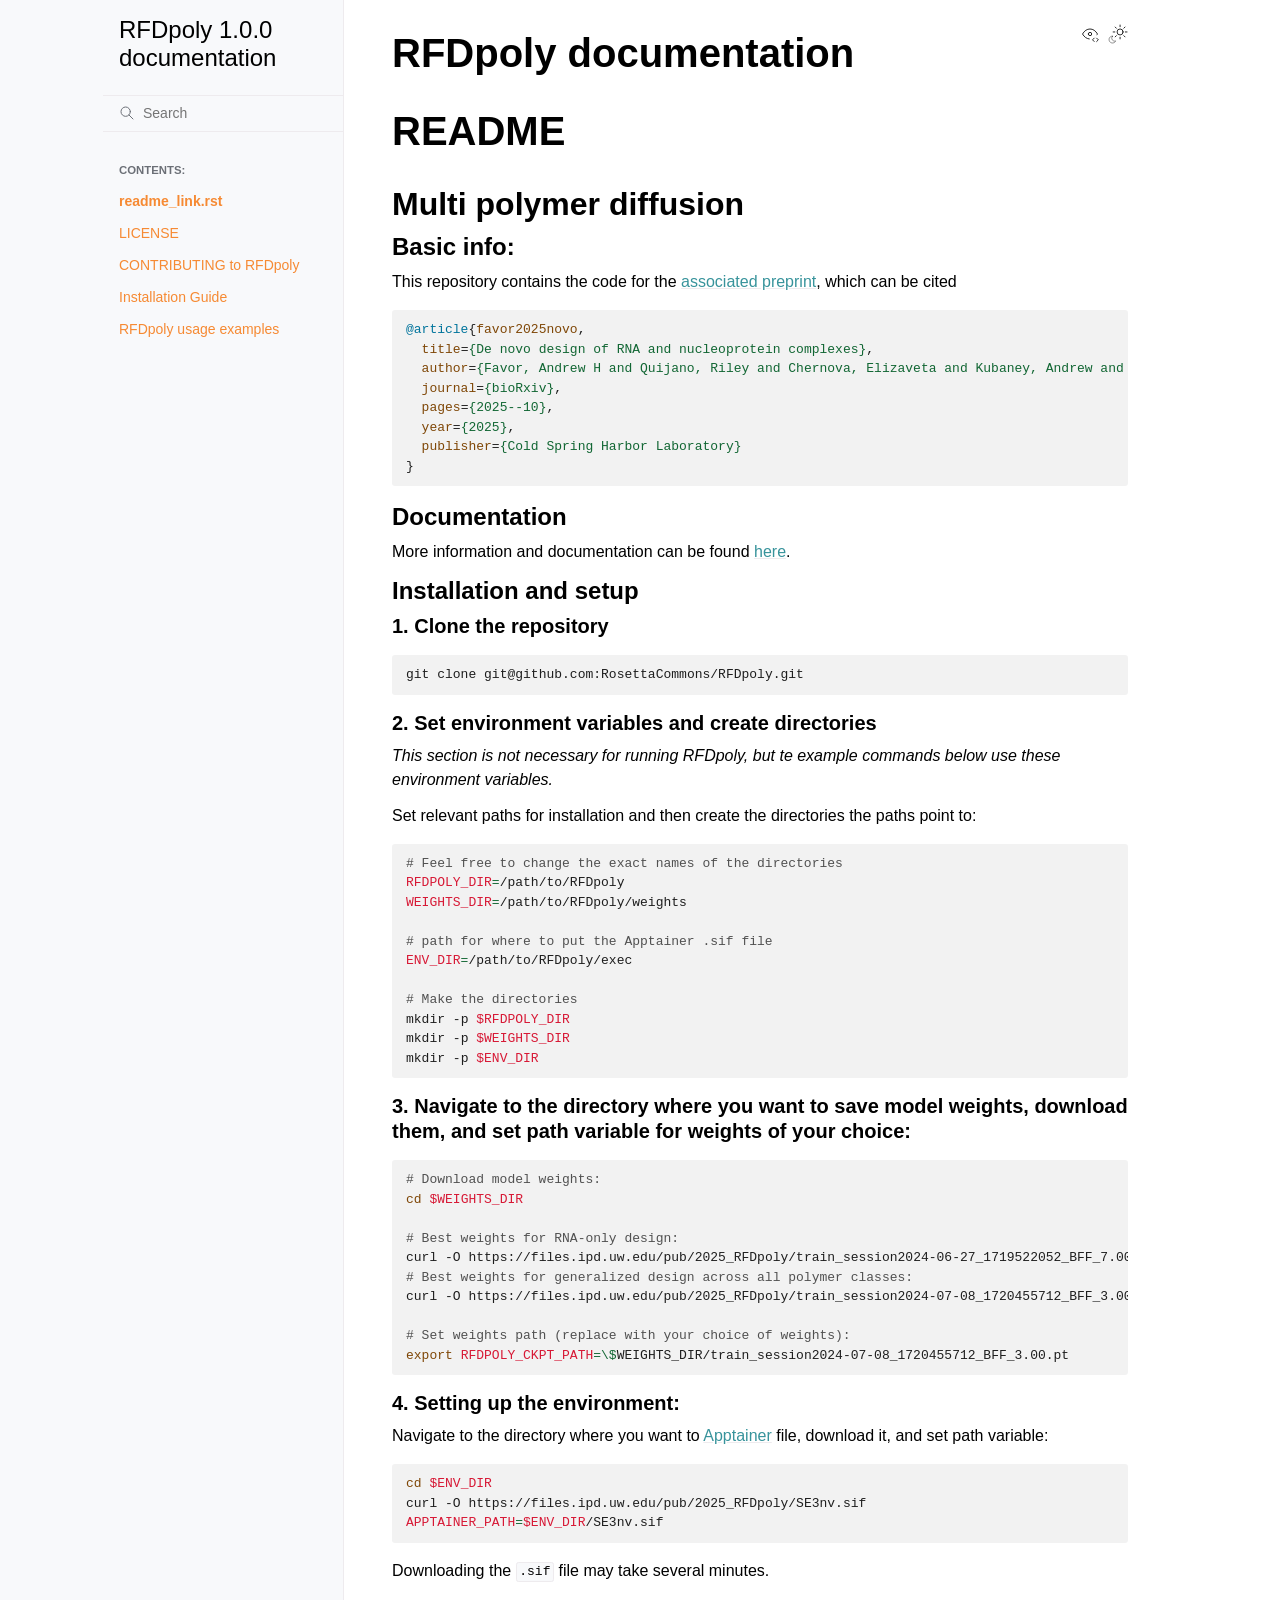
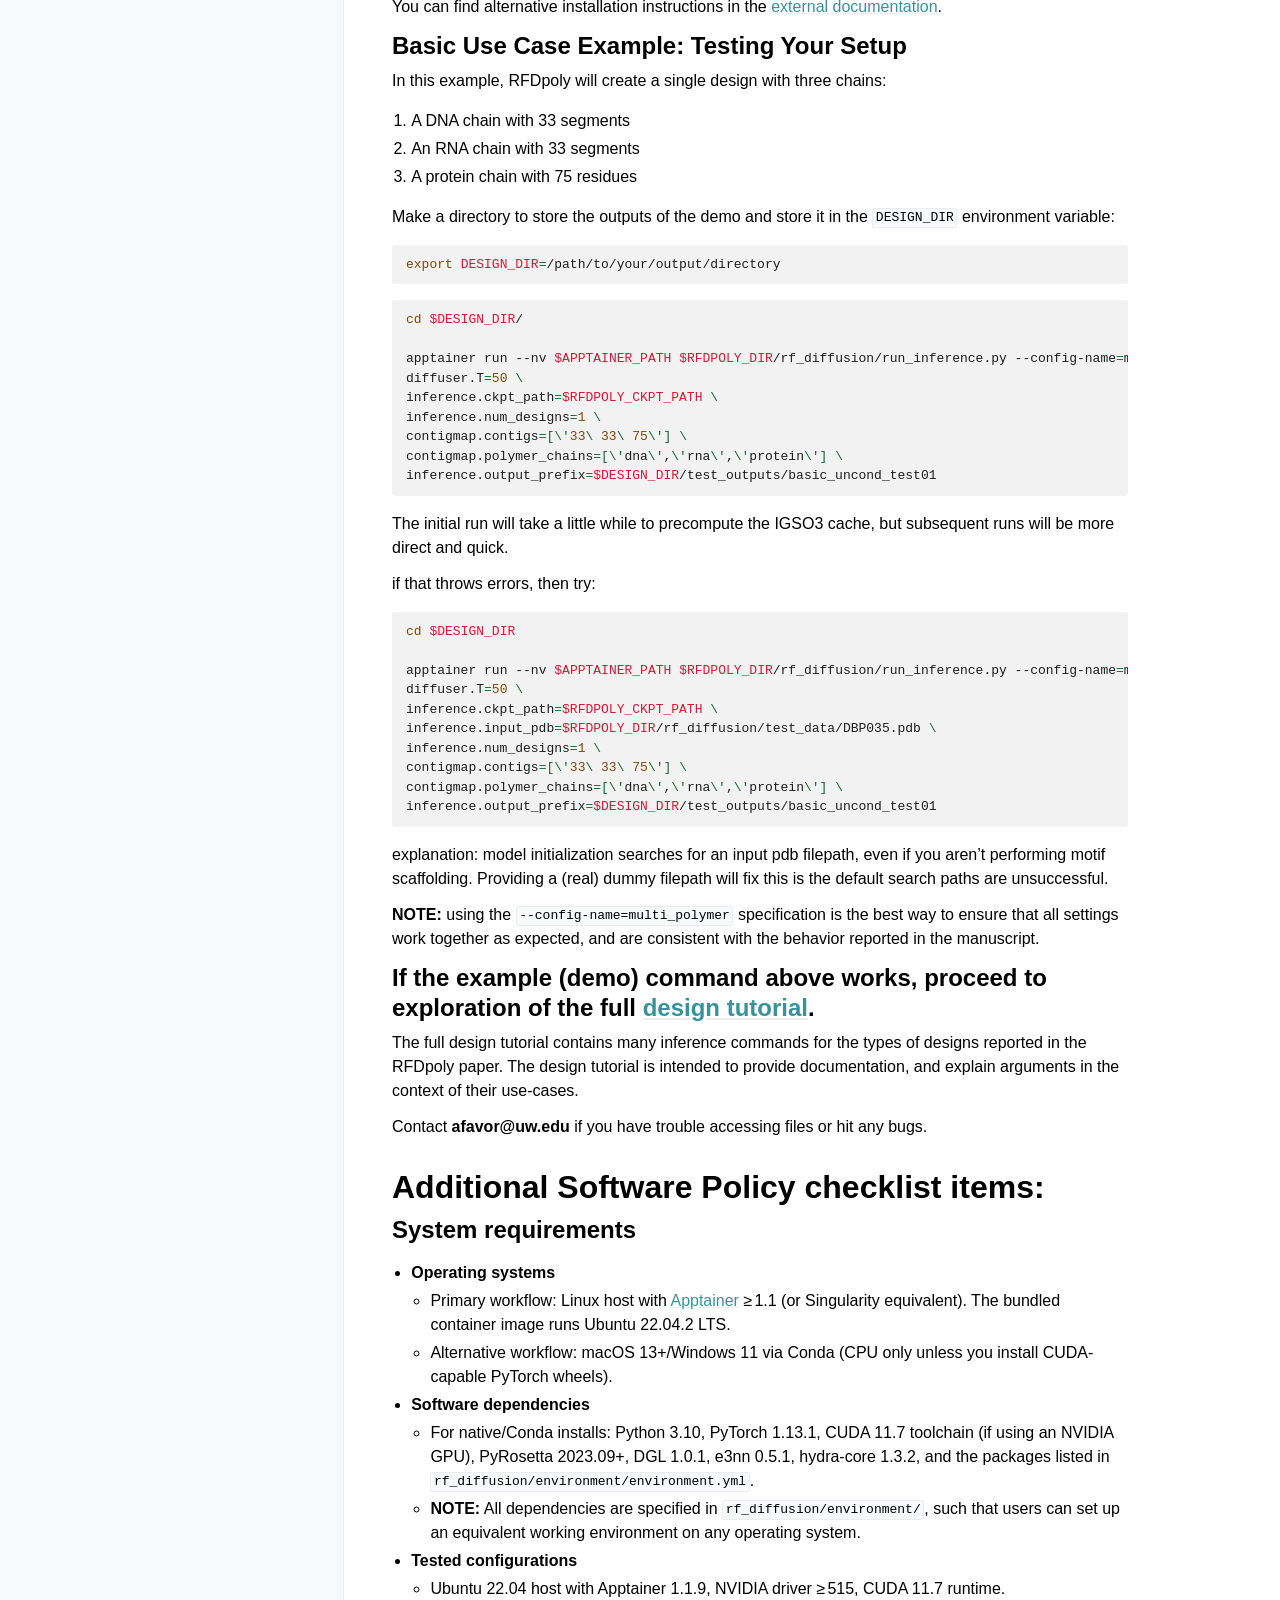
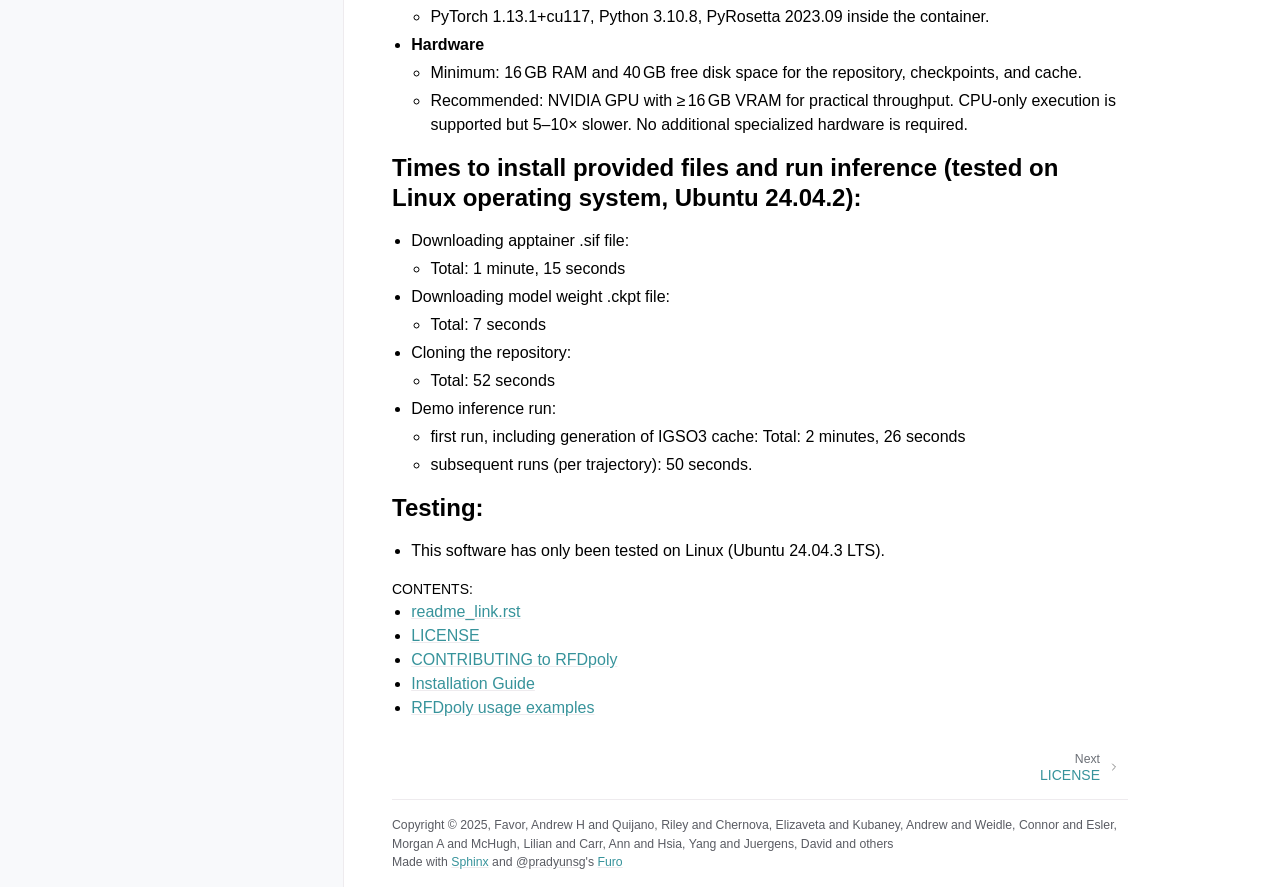
==== commit d7348844: "deploy: fcfcce666b208ca1411f3cdca675e2af5838149b" ====
--- a/index.html
+++ b/index.html
@@ -3,12 +3,12 @@
   <head><meta charset="utf-8">
     <meta name="viewport" content="width=device-width,initial-scale=1">
     <meta name="color-scheme" content="light dark"><meta name="viewport" content="width=device-width, initial-scale=1" />
-<link rel="index" title="Index" href="genindex.html"><link rel="search" title="Search" href="search.html">
-
-    <!-- Generated with Sphinx 8.2.3 and Furo 2025.09.25 -->
+<link rel="index" title="Index" href="genindex.html"><link rel="search" title="Search" href="search.html"><link rel="next" title="LICENSE" href="license_link.html">
+
+    <!-- Generated with Sphinx 9.1.0 and Furo 2025.12.19 -->
         <title>RFDpoly 1.0.0 documentation</title>
       <link rel="stylesheet" type="text/css" href="_static/pygments.css?v=acfd86a5" />
-    <link rel="stylesheet" type="text/css" href="_static/styles/furo.css?v=580074bf" />
+    <link rel="stylesheet" type="text/css" href="_static/styles/furo.css?v=7bdb33bb" />
     <link rel="stylesheet" type="text/css" href="_static/copybutton.css?v=76b2166b" />
     <link rel="stylesheet" type="text/css" href="_static/styles/furo-extensions.css?v=8dab3a3b" />
     
@@ -170,11 +170,7 @@
 
 <a class="skip-to-content muted-link" href="#furo-main-content">Skip to content</a>
 
-<div class="announcement">
-  <aside class="announcement-content">
-     <em>THIS DOCUMENTATION IS CURRENTLY UNDER CONSTRUCTION</em> 
-  </aside>
-</div>
+
 
 <div class="page">
   <header class="mobile-header">
@@ -213,7 +209,15 @@
   <input type="hidden" name="area" value="default">
 </form>
 <div id="searchbox"></div><div class="sidebar-scroll"><div class="sidebar-tree">
-  
+  <p class="caption" role="heading"><span class="caption-text">Contents:</span></p>
+<ul class="current">
+<li class="toctree-l1 current current-page"><a class="current reference internal" href="#">readme_link.rst</a></li>
+<li class="toctree-l1"><a class="reference internal" href="license_link.html">LICENSE</a></li>
+<li class="toctree-l1"><a class="reference internal" href="contributing_link.html">CONTRIBUTING to RFDpoly</a></li>
+<li class="toctree-l1"><a class="reference internal" href="installation_guide.html">Installation Guide</a></li>
+<li class="toctree-l1"><a class="reference internal" href="rfdpoly_usage_examples.html">RFDpoly usage examples</a></li>
+</ul>
+
 </div>
 </div>
 
@@ -252,10 +256,207 @@
         <article role="main" id="furo-main-content">
           <section id="rfdpoly-documentation">
 <h1>RFDpoly documentation<a class="headerlink" href="#rfdpoly-documentation" title="Link to this heading">¶</a></h1>
-<p>Add your content using <code class="docutils literal notranslate"><span class="pre">reStructuredText</span></code> syntax. See the
-<a class="reference external" href="https://www.sphinx-doc.org/en/master/usage/restructuredtext/index.html">reStructuredText</a>
-documentation for details.</p>
+</section>
+<section id="readme">
+<h1>README<a class="headerlink" href="#readme" title="Link to this heading">¶</a></h1>
+<section id="multi-polymer-diffusion">
+<h2>Multi polymer diffusion<a class="headerlink" href="#multi-polymer-diffusion" title="Link to this heading">¶</a></h2>
+<section id="basic-info">
+<h3>Basic info:<a class="headerlink" href="#basic-info" title="Link to this heading">¶</a></h3>
+<p>This repository contains the code for the <a class="reference external" href="https://www.biorxiv.org/content/10.1101/2025.10.01.679929v1">associated preprint</a>, which can be cited</p>
+<div class="highlight-bib notranslate"><div class="highlight"><pre><span></span><span class="nc">@article</span><span class="p">{</span><span class="nl">favor2025novo</span><span class="p">,</span>
+<span class="w">  </span><span class="na">title</span><span class="p">=</span><span class="s">{De novo design of RNA and nucleoprotein complexes}</span><span class="p">,</span>
+<span class="w">  </span><span class="na">author</span><span class="p">=</span><span class="s">{Favor, Andrew H and Quijano, Riley and Chernova, Elizaveta and Kubaney, Andrew and Weidle, Connor and Esler, Morgan A and McHugh, Lilian and Carr, Ann and Hsia, Yang and Juergens, David and others}</span><span class="p">,</span>
+<span class="w">  </span><span class="na">journal</span><span class="p">=</span><span class="s">{bioRxiv}</span><span class="p">,</span>
+<span class="w">  </span><span class="na">pages</span><span class="p">=</span><span class="s">{2025--10}</span><span class="p">,</span>
+<span class="w">  </span><span class="na">year</span><span class="p">=</span><span class="s">{2025}</span><span class="p">,</span>
+<span class="w">  </span><span class="na">publisher</span><span class="p">=</span><span class="s">{Cold Spring Harbor Laboratory}</span>
+<span class="p">}</span>
+</pre></div>
+</div>
+</section>
+<section id="documentation">
+<h3>Documentation<a class="headerlink" href="#documentation" title="Link to this heading">¶</a></h3>
+<p>More information and documentation can be found <a class="reference external" href="https://rosettacommons.github.io/RFDpoly/">here</a>.</p>
+</section>
+<section id="installation-and-setup">
+<h3>Installation and setup<a class="headerlink" href="#installation-and-setup" title="Link to this heading">¶</a></h3>
+<section id="clone-the-repository">
+<h4>1. Clone the repository<a class="headerlink" href="#clone-the-repository" title="Link to this heading">¶</a></h4>
+<div class="highlight-bash notranslate"><div class="highlight"><pre><span></span>git<span class="w"> </span>clone<span class="w"> </span>git@github.com:RosettaCommons/RFDpoly.git
+</pre></div>
+</div>
+</section>
+<section id="set-environment-variables-and-create-directories">
+<h4>2. Set environment variables and create directories<a class="headerlink" href="#set-environment-variables-and-create-directories" title="Link to this heading">¶</a></h4>
+<p><em>This section is not necessary for running RFDpoly,
+but te example commands below use these environment
+variables.</em></p>
+<p>Set relevant paths for installation and then create the directories the paths point to:</p>
+<div class="highlight-bash notranslate"><div class="highlight"><pre><span></span><span class="c1"># Feel free to change the exact names of the directories</span>
+<span class="nv">RFDPOLY_DIR</span><span class="o">=</span>/path/to/RFDpoly
+<span class="nv">WEIGHTS_DIR</span><span class="o">=</span>/path/to/RFDpoly/weights
+
+<span class="c1"># path for where to put the Apptainer .sif file</span>
+<span class="nv">ENV_DIR</span><span class="o">=</span>/path/to/RFDpoly/exec
+
+<span class="c1"># Make the directories</span>
+mkdir<span class="w"> </span>-p<span class="w"> </span><span class="nv">$RFDPOLY_DIR</span>
+mkdir<span class="w"> </span>-p<span class="w"> </span><span class="nv">$WEIGHTS_DIR</span>
+mkdir<span class="w"> </span>-p<span class="w"> </span><span class="nv">$ENV_DIR</span>
+</pre></div>
+</div>
+</section>
+<section id="navigate-to-the-directory-where-you-want-to-save-model-weights-download-them-and-set-path-variable-for-weights-of-your-choice">
+<h4>3. Navigate to the directory where you want to save model weights, download them, and set path variable for weights of your choice:<a class="headerlink" href="#navigate-to-the-directory-where-you-want-to-save-model-weights-download-them-and-set-path-variable-for-weights-of-your-choice" title="Link to this heading">¶</a></h4>
+<div class="highlight-Bash notranslate"><div class="highlight"><pre><span></span><span class="c1"># Download model weights:</span>
+<span class="nb">cd</span><span class="w"> </span><span class="nv">$WEIGHTS_DIR</span>
+
+<span class="c1"># Best weights for RNA-only design:</span>
+curl<span class="w"> </span>-O<span class="w"> </span>https://files.ipd.uw.edu/pub/2025_RFDpoly/train_session2024-06-27_1719522052_BFF_7.00.pt
+<span class="c1"># Best weights for generalized design across all polymer classes:</span>
+curl<span class="w"> </span>-O<span class="w"> </span>https://files.ipd.uw.edu/pub/2025_RFDpoly/train_session2024-07-08_1720455712_BFF_3.00.pt
+
+<span class="c1"># Set weights path (replace with your choice of weights):</span>
+<span class="nb">export</span><span class="w"> </span><span class="nv">RFDPOLY_CKPT_PATH</span><span class="o">=</span><span class="se">\$</span>WEIGHTS_DIR/train_session2024-07-08_1720455712_BFF_3.00.pt
+</pre></div>
+</div>
+</section>
+<section id="setting-up-the-environment">
+<h4>4. Setting up the environment:<a class="headerlink" href="#setting-up-the-environment" title="Link to this heading">¶</a></h4>
+<p>Navigate to the directory where you want to <a class="reference external" href="https://apptainer.org/">Apptainer</a> file, download it, and set path variable:</p>
+<div class="highlight-Bash notranslate"><div class="highlight"><pre><span></span><span class="nb">cd</span><span class="w"> </span><span class="nv">$ENV_DIR</span>
+curl<span class="w"> </span>-O<span class="w"> </span>https://files.ipd.uw.edu/pub/2025_RFDpoly/SE3nv.sif
+<span class="nv">APPTAINER_PATH</span><span class="o">=</span><span class="nv">$ENV_DIR</span>/SE3nv.sif
+</pre></div>
+</div>
+<p>Downloading the <code class="docutils literal notranslate"><span class="pre">.sif</span></code> file may take several minutes.</p>
+<p>You can find alternative installation instructions in the
+<a class="reference external" href="https://rosettacommons.github.io/RFDpoly/">external documentation</a>.</p>
+</section>
+</section>
+<section id="basic-use-case-example-testing-your-setup">
+<h3>Basic Use Case Example: Testing Your Setup<a class="headerlink" href="#basic-use-case-example-testing-your-setup" title="Link to this heading">¶</a></h3>
+<p>In this example, RFDpoly will create a single design
+with three chains:</p>
+<ol class="arabic simple">
+<li><p>A DNA chain with 33 segments</p></li>
+<li><p>An RNA chain with 33 segments</p></li>
+<li><p>A protein chain with 75 residues</p></li>
+</ol>
+<p>Make a directory to store the outputs of the demo and store
+it in the <code class="docutils literal notranslate"><span class="pre">DESIGN_DIR</span></code> environment variable:</p>
+<div class="highlight-bash notranslate"><div class="highlight"><pre><span></span><span class="nb">export</span><span class="w"> </span><span class="nv">DESIGN_DIR</span><span class="o">=</span>/path/to/your/output/directory
+</pre></div>
+</div>
+<div class="highlight-Bash notranslate"><div class="highlight"><pre><span></span><span class="nb">cd</span><span class="w"> </span><span class="nv">$DESIGN_DIR</span>/
+
+apptainer<span class="w"> </span>run<span class="w"> </span>--nv<span class="w"> </span><span class="nv">$APPTAINER_PATH</span><span class="w"> </span><span class="nv">$RFDPOLY_DIR</span>/rf_diffusion/run_inference.py<span class="w"> </span>--config-name<span class="o">=</span>multi_polymer<span class="w"> </span><span class="se">\</span>
+diffuser.T<span class="o">=</span><span class="m">50</span><span class="w"> </span><span class="se">\</span>
+inference.ckpt_path<span class="o">=</span><span class="nv">$RFDPOLY_CKPT_PATH</span><span class="w"> </span><span class="se">\</span>
+inference.num_designs<span class="o">=</span><span class="m">1</span><span class="w"> </span><span class="se">\</span>
+contigmap.contigs<span class="o">=[</span><span class="se">\&#39;</span><span class="m">33</span><span class="se">\ </span><span class="m">33</span><span class="se">\ </span><span class="m">75</span><span class="se">\&#39;</span><span class="o">]</span><span class="w"> </span><span class="se">\</span>
+contigmap.polymer_chains<span class="o">=[</span><span class="se">\&#39;</span>dna<span class="se">\&#39;</span>,<span class="se">\&#39;</span>rna<span class="se">\&#39;</span>,<span class="se">\&#39;</span>protein<span class="se">\&#39;</span><span class="o">]</span><span class="w"> </span><span class="se">\</span>
+inference.output_prefix<span class="o">=</span><span class="nv">$DESIGN_DIR</span>/test_outputs/basic_uncond_test01
+</pre></div>
+</div>
+<p>The initial run will take a little while to precompute the IGSO3 cache, but subsequent runs will be more direct and quick.</p>
+<p>if that throws errors, then try:</p>
+<div class="highlight-bash notranslate"><div class="highlight"><pre><span></span><span class="nb">cd</span><span class="w"> </span><span class="nv">$DESIGN_DIR</span>
+
+apptainer<span class="w"> </span>run<span class="w"> </span>--nv<span class="w"> </span><span class="nv">$APPTAINER_PATH</span><span class="w"> </span><span class="nv">$RFDPOLY_DIR</span>/rf_diffusion/run_inference.py<span class="w"> </span>--config-name<span class="o">=</span>multi_polymer<span class="w"> </span><span class="se">\</span>
+diffuser.T<span class="o">=</span><span class="m">50</span><span class="w"> </span><span class="se">\</span>
+inference.ckpt_path<span class="o">=</span><span class="nv">$RFDPOLY_CKPT_PATH</span><span class="w"> </span><span class="se">\</span>
+inference.input_pdb<span class="o">=</span><span class="nv">$RFDPOLY_DIR</span>/rf_diffusion/test_data/DBP035.pdb<span class="w"> </span><span class="se">\</span>
+inference.num_designs<span class="o">=</span><span class="m">1</span><span class="w"> </span><span class="se">\</span>
+contigmap.contigs<span class="o">=[</span><span class="se">\&#39;</span><span class="m">33</span><span class="se">\ </span><span class="m">33</span><span class="se">\ </span><span class="m">75</span><span class="se">\&#39;</span><span class="o">]</span><span class="w"> </span><span class="se">\</span>
+contigmap.polymer_chains<span class="o">=[</span><span class="se">\&#39;</span>dna<span class="se">\&#39;</span>,<span class="se">\&#39;</span>rna<span class="se">\&#39;</span>,<span class="se">\&#39;</span>protein<span class="se">\&#39;</span><span class="o">]</span><span class="w"> </span><span class="se">\</span>
+inference.output_prefix<span class="o">=</span><span class="nv">$DESIGN_DIR</span>/test_outputs/basic_uncond_test01
+</pre></div>
+</div>
+<p>explanation: model initialization searches for an input pdb filepath, even if you aren’t performing motif scaffolding. Providing a (real) dummy filepath will fix this is the default search paths are unsuccessful.</p>
+<p><strong>NOTE:</strong> using the <code class="docutils literal notranslate"><span class="pre">--config-name=multi_polymer</span></code> specification is the best way to ensure that all settings work together as expected, and are consistent with the behavior reported in the manuscript.</p>
+</section>
+<section id="if-the-example-demo-command-above-works-proceed-to-exploration-of-the-full-design-tutorial">
+<h3>If the example (demo) command above works, proceed to exploration of the full <a class="reference external" href="https://github.com/RosettaCommons/RFDpoly/blob/main/RFDpoly_tutorial.pdf">design tutorial</a>.<a class="headerlink" href="#if-the-example-demo-command-above-works-proceed-to-exploration-of-the-full-design-tutorial" title="Link to this heading">¶</a></h3>
+<p>The full design tutorial contains many inference commands for the types of designs reported in the RFDpoly paper.
+The design tutorial is intended to provide documentation, and explain arguments in the context of their use-cases.</p>
+<p>Contact <strong>afavor&#64;uw.edu</strong> if you have trouble accessing files or hit any bugs.</p>
+</section>
+</section>
+<section id="additional-software-policy-checklist-items">
+<h2>Additional Software Policy checklist items:<a class="headerlink" href="#additional-software-policy-checklist-items" title="Link to this heading">¶</a></h2>
+<section id="system-requirements">
+<h3>System requirements<a class="headerlink" href="#system-requirements" title="Link to this heading">¶</a></h3>
+<ul class="simple">
+<li><p><strong>Operating systems</strong></p>
+<ul>
+<li><p>Primary workflow: Linux host with <a class="reference external" href="https://apptainer.org/">Apptainer</a> ≥ 1.1 (or Singularity equivalent). The bundled container image runs Ubuntu 22.04.2 LTS.</p></li>
+<li><p>Alternative workflow: macOS 13+/Windows 11 via Conda (CPU only unless you install CUDA-capable PyTorch wheels).</p></li>
+</ul>
+</li>
+<li><p><strong>Software dependencies</strong></p>
+<ul>
+<li><p>For native/Conda installs: Python 3.10, PyTorch 1.13.1, CUDA 11.7 toolchain (if using an NVIDIA GPU), PyRosetta 2023.09+, DGL 1.0.1, e3nn 0.5.1, hydra-core 1.3.2, and the packages listed in <code class="docutils literal notranslate"><span class="pre">rf_diffusion/environment/environment.yml</span></code>.</p></li>
+<li><p><strong>NOTE:</strong> All dependencies are specified in <code class="docutils literal notranslate"><span class="pre">rf_diffusion/environment/</span></code>, such that users can set up an equivalent working environment on any operating system.</p></li>
+</ul>
+</li>
+<li><p><strong>Tested configurations</strong></p>
+<ul>
+<li><p>Ubuntu 22.04 host with Apptainer 1.1.9, NVIDIA driver ≥ 515, CUDA 11.7 runtime.</p></li>
+<li><p>PyTorch 1.13.1+cu117, Python 3.10.8, PyRosetta 2023.09 inside the container.</p></li>
+</ul>
+</li>
+<li><p><strong>Hardware</strong></p>
+<ul>
+<li><p>Minimum: 16 GB RAM and 40 GB free disk space for the repository, checkpoints, and cache.</p></li>
+<li><p>Recommended: NVIDIA GPU with ≥ 16 GB VRAM for practical throughput. CPU-only execution is supported but 5–10× slower. No additional specialized hardware is required.</p></li>
+</ul>
+</li>
+</ul>
+</section>
+<section id="times-to-install-provided-files-and-run-inference-tested-on-linux-operating-system-ubuntu-24-04-2">
+<h3>Times to install provided files and run inference (tested on Linux operating system, Ubuntu 24.04.2):<a class="headerlink" href="#times-to-install-provided-files-and-run-inference-tested-on-linux-operating-system-ubuntu-24-04-2" title="Link to this heading">¶</a></h3>
+<ul class="simple">
+<li><p>Downloading apptainer .sif file:</p>
+<ul>
+<li><p>Total: 1 minute, 15 seconds</p></li>
+</ul>
+</li>
+<li><p>Downloading model weight .ckpt file:</p>
+<ul>
+<li><p>Total: 7 seconds</p></li>
+</ul>
+</li>
+<li><p>Cloning the repository:</p>
+<ul>
+<li><p>Total: 52 seconds</p></li>
+</ul>
+</li>
+<li><p>Demo inference run:</p>
+<ul>
+<li><p>first run, including generation of IGSO3 cache: Total: 2 minutes, 26 seconds</p></li>
+<li><p>subsequent runs (per trajectory): 50 seconds.</p></li>
+</ul>
+</li>
+</ul>
+</section>
+<section id="testing">
+<h3>Testing:<a class="headerlink" href="#testing" title="Link to this heading">¶</a></h3>
+<ul class="simple">
+<li><p>This software has only been tested on Linux (Ubuntu 24.04.3 LTS).</p></li>
+</ul>
+</section>
+</section>
 <div class="toctree-wrapper compound">
+<p class="caption" role="heading"><span class="caption-text">Contents:</span></p>
+<ul class="current">
+<li class="toctree-l1 current"><a class="current reference internal" href="#">readme_link.rst</a></li>
+<li class="toctree-l1"><a class="reference internal" href="license_link.html">LICENSE</a></li>
+<li class="toctree-l1"><a class="reference internal" href="contributing_link.html">CONTRIBUTING to RFDpoly</a></li>
+<li class="toctree-l1"><a class="reference internal" href="installation_guide.html">Installation Guide</a></li>
+<li class="toctree-l1"><a class="reference internal" href="rfdpoly_usage_examples.html">RFDpoly usage examples</a></li>
+</ul>
 </div>
 </section>
 
@@ -264,7 +465,15 @@
       <footer>
         
         <div class="related-pages">
-          
+          <a class="next-page" href="license_link.html">
+              <div class="page-info">
+                <div class="context">
+                  <span>Next</span>
+                </div>
+                <div class="title">LICENSE</div>
+              </div>
+              <svg class="furo-related-icon"><use href="#svg-arrow-right"></use></svg>
+            </a>
           
         </div>
         <div class="bottom-of-page">
@@ -291,10 +500,11 @@
     </aside>
   </div>
 </div><script src="_static/documentation_options.js?v=8d563738"></script>
-    <script src="_static/doctools.js?v=9bcbadda"></script>
-    <script src="_static/sphinx_highlight.js?v=dc90522c"></script>
+    <script src="_static/doctools.js?v=fd6eb6e6"></script>
+    <script src="_static/sphinx_highlight.js?v=6ffebe34"></script>
     <script src="_static/scripts/furo.js?v=46bd48cc"></script>
     <script src="_static/clipboard.min.js?v=a7894cd8"></script>
     <script src="_static/copybutton.js?v=f281be69"></script>
+    <script src="https://scripts.simpleanalyticscdn.com/latest.js"></script>
     </body>
 </html>
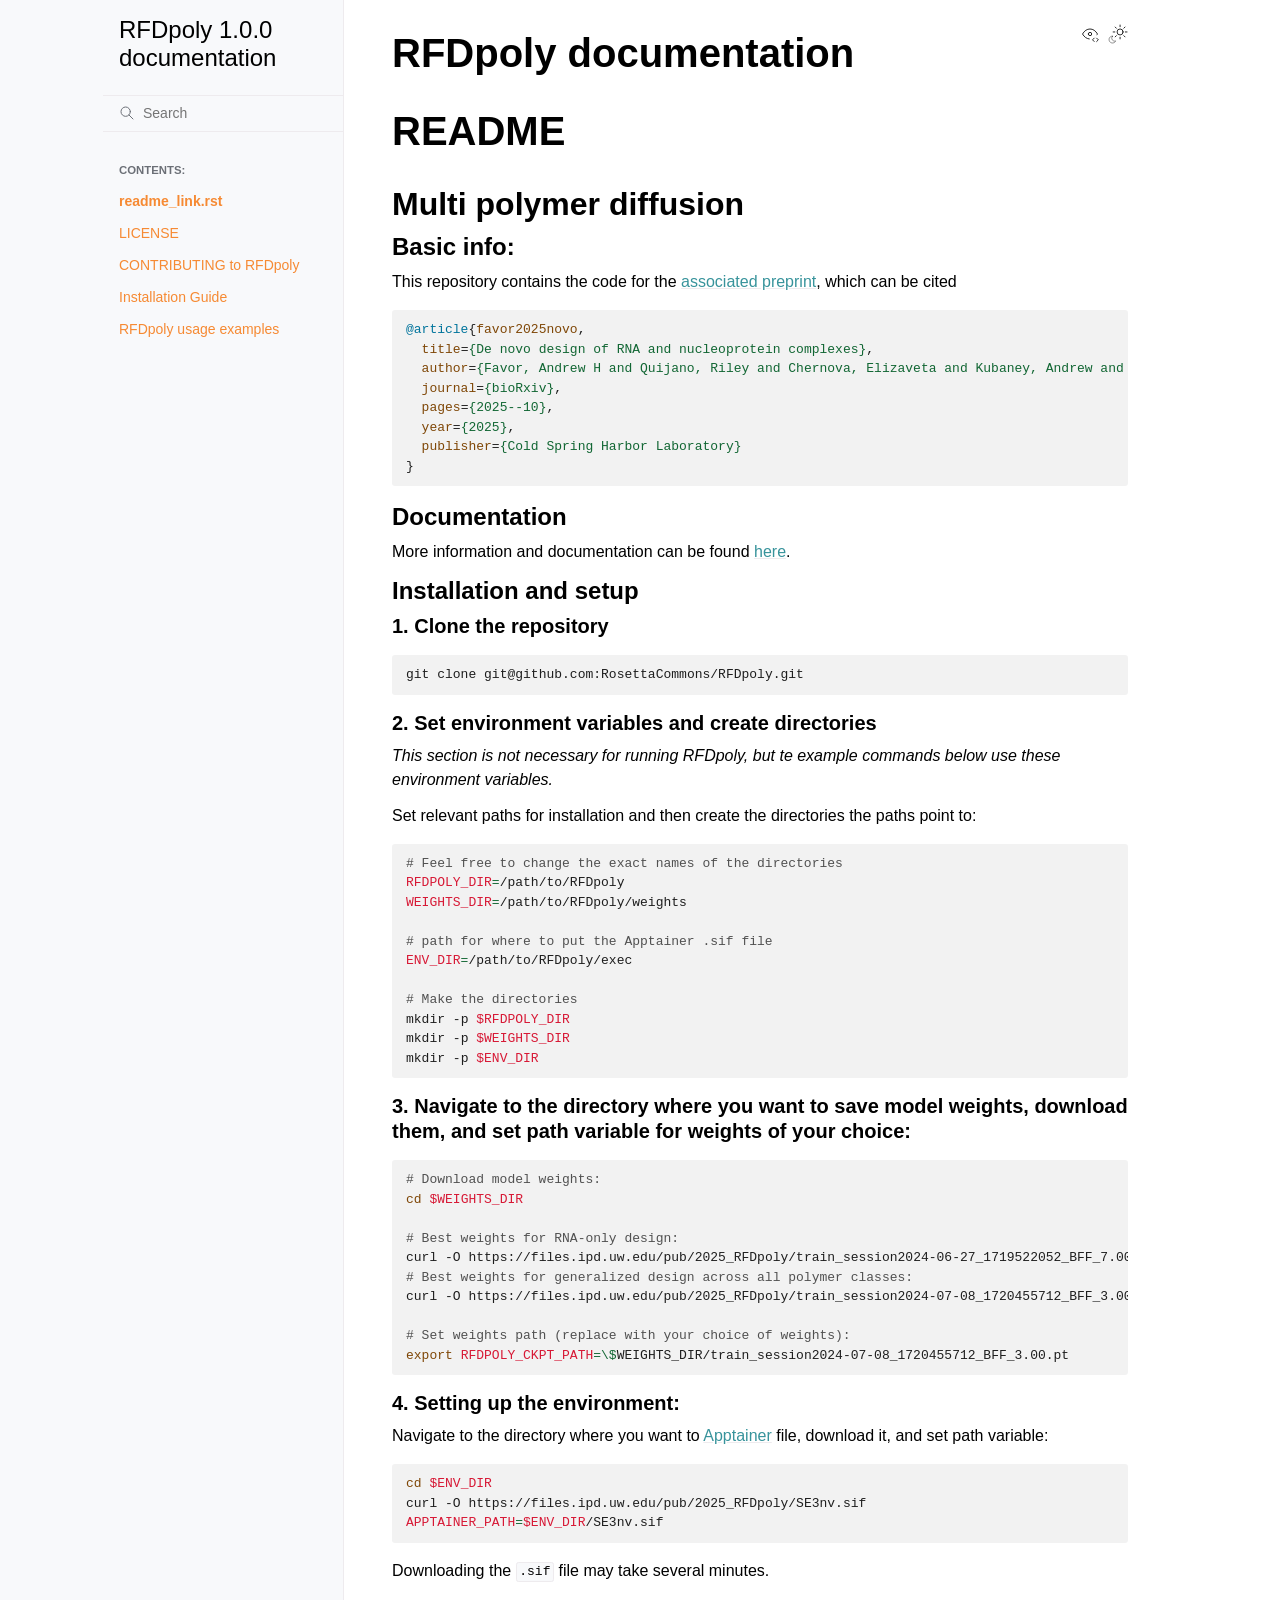
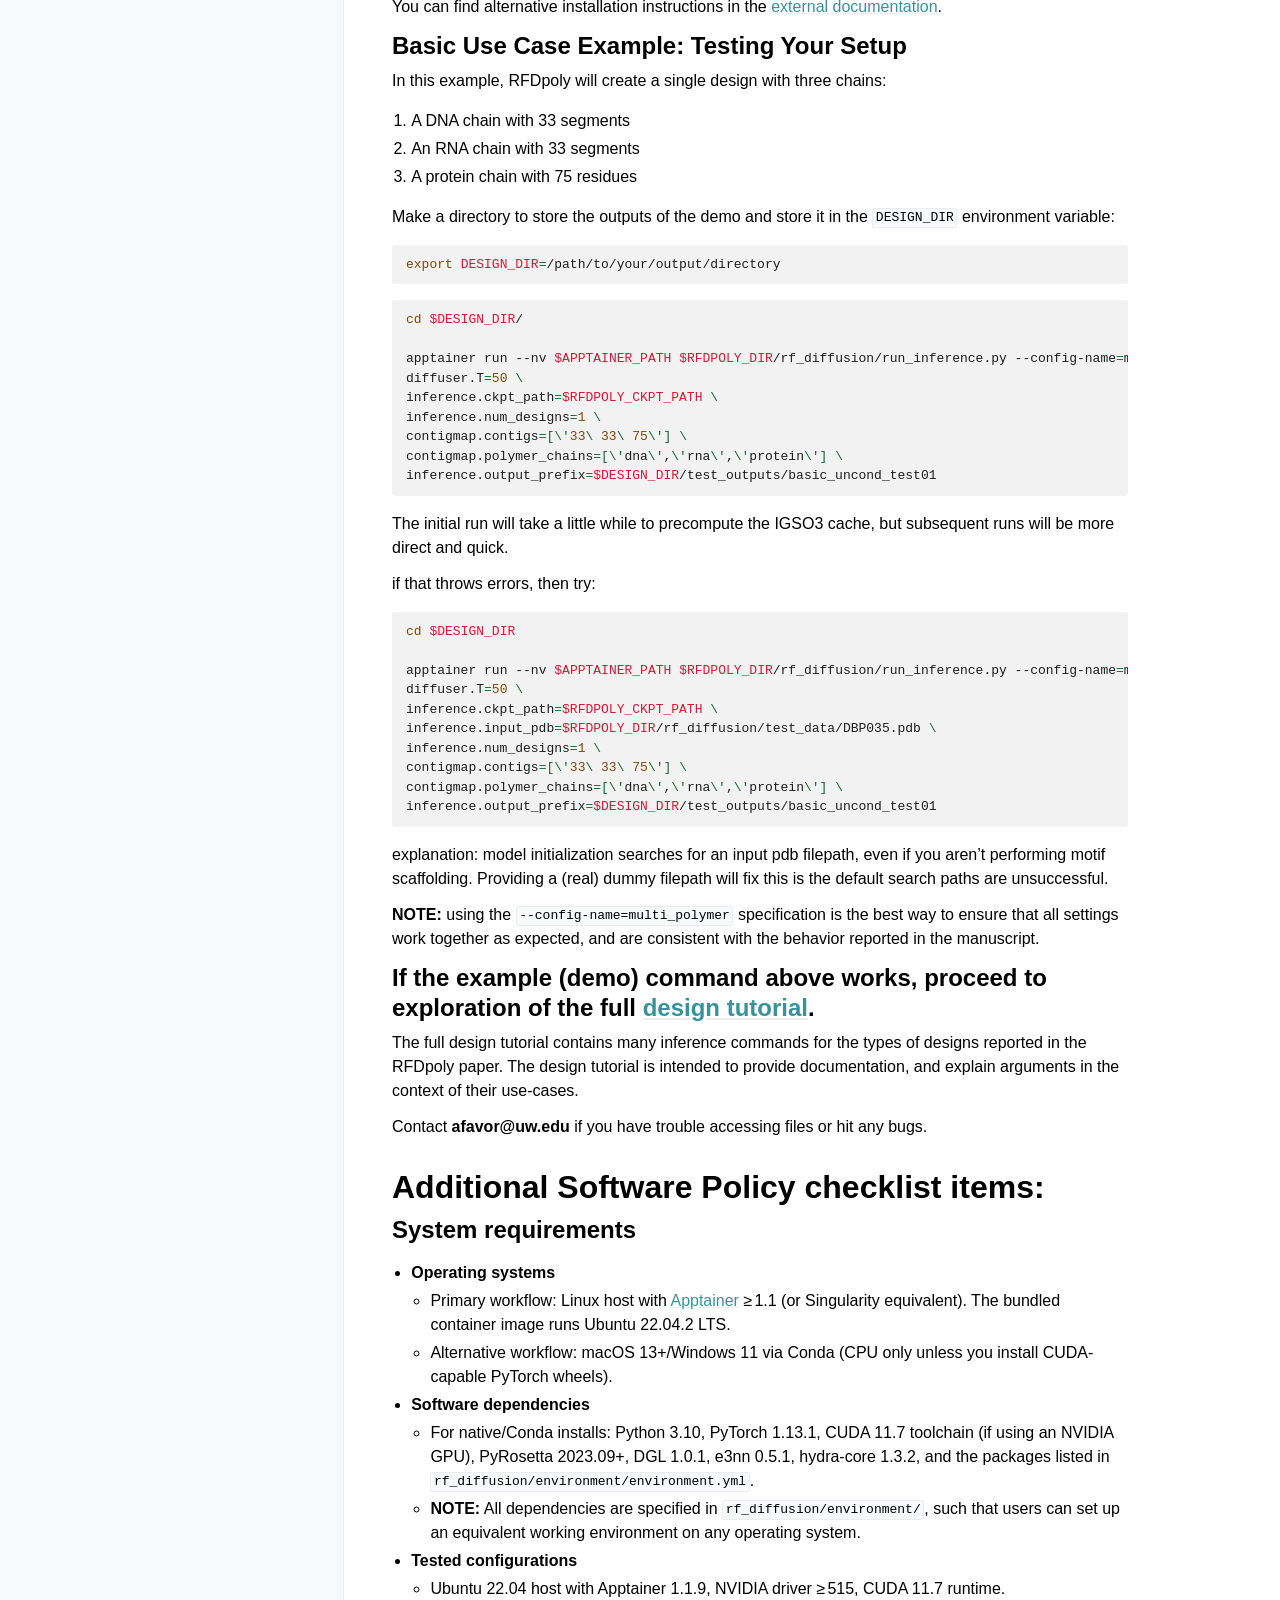
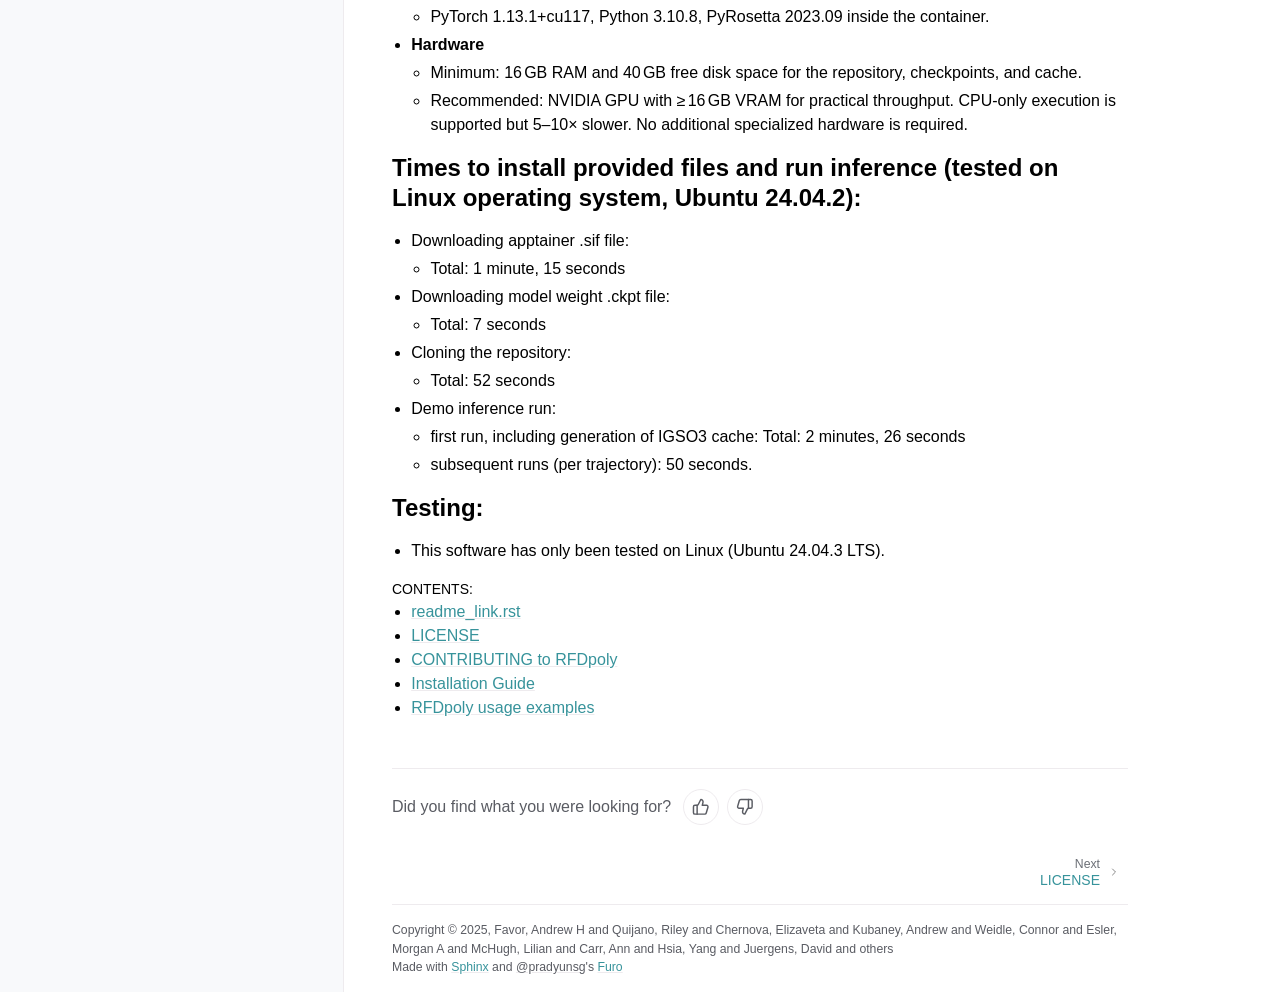
==== commit c67e6344: "deploy: afc9122a219baef3e5f3dffc478a55561f00eeb9" ====
--- a/index.html
+++ b/index.html
@@ -5,12 +5,13 @@
     <meta name="color-scheme" content="light dark"><meta name="viewport" content="width=device-width, initial-scale=1" />
 <link rel="index" title="Index" href="genindex.html"><link rel="search" title="Search" href="search.html"><link rel="next" title="LICENSE" href="license_link.html">
 
-    <!-- Generated with Sphinx 9.1.0 and Furo 2025.12.19 -->
+    <!-- Generated with Sphinx 9.2.0 and Furo 2025.12.19 -->
         <title>RFDpoly 1.0.0 documentation</title>
-      <link rel="stylesheet" type="text/css" href="_static/pygments.css?v=acfd86a5" />
+      <link rel="stylesheet" type="text/css" href="_static/pygments.css?v=d111a655" />
     <link rel="stylesheet" type="text/css" href="_static/styles/furo.css?v=7bdb33bb" />
     <link rel="stylesheet" type="text/css" href="_static/copybutton.css?v=76b2166b" />
     <link rel="stylesheet" type="text/css" href="_static/styles/furo-extensions.css?v=8dab3a3b" />
+    <link rel="stylesheet" type="text/css" href="_static/page_feedback.css?v=7c130c12" />
     
     
 
@@ -254,7 +255,8 @@
           </label>
         </div>
         <article role="main" id="furo-main-content">
-          <section id="rfdpoly-documentation">
+          
+  <section id="rfdpoly-documentation">
 <h1>RFDpoly documentation<a class="headerlink" href="#rfdpoly-documentation" title="Link to this heading">¶</a></h1>
 </section>
 <section id="readme">
@@ -459,6 +461,19 @@
 </ul>
 </div>
 </section>
+
+  <div class="page-feedback" data-page="index">
+    <p class="page-feedback-question">Did you find what you were looking for?</p>
+    <div class="page-feedback-buttons">
+      <button type="button" class="page-feedback-button" data-helpful="yes" aria-label="Yes" title="Yes">
+        <svg viewBox="0 0 24 24" aria-hidden="true"><path d="M7 10v12"/><path d="M15 5.88 14 10h5.83a2 2 0 0 1 1.92 2.56l-2.33 8A2 2 0 0 1 17.5 22H4a2 2 0 0 1-2-2v-8a2 2 0 0 1 2-2h2.76a2 2 0 0 0 1.79-1.11L12 2a3.13 3.13 0 0 1 3 3.88Z"/></svg>
+      </button>
+      <button type="button" class="page-feedback-button" data-helpful="no" aria-label="No" title="No">
+        <svg viewBox="0 0 24 24" aria-hidden="true"><path d="M17 14V2"/><path d="M9 18.12 10 14H4.17a2 2 0 0 1-1.92-2.56l2.33-8A2 2 0 0 1 6.5 2H20a2 2 0 0 1 2 2v8a2 2 0 0 1-2 2h-2.76a2 2 0 0 0-1.79 1.11L12 22a3.13 3.13 0 0 1-3-3.88Z"/></svg>
+      </button>
+    </div>
+    <p class="page-feedback-thanks" role="status" hidden>Thanks for your feedback!</p>
+  </div>
 
         </article>
       </div>
@@ -506,5 +521,6 @@
     <script src="_static/clipboard.min.js?v=a7894cd8"></script>
     <script src="_static/copybutton.js?v=f281be69"></script>
     <script src="https://scripts.simpleanalyticscdn.com/latest.js"></script>
+    <script src="_static/page_feedback.js?v=1be00d38"></script>
     </body>
 </html>
--- a/_static/pygments.css
+++ b/_static/pygments.css
@@ -4,76 +4,76 @@
 .highlight td.linenos .special { color: #000000; background-color: #ffffc0; padding-left: 5px; padding-right: 5px; }
 .highlight span.linenos.special { color: #000000; background-color: #ffffc0; padding-left: 5px; padding-right: 5px; }
 .highlight .hll { background-color: #fdf2e2 }
-.highlight { background: #f2f2f2; color: #1e1e1e }
+.highlight { background: #f2f2f2; color: #1E1E1E }
 .highlight .c { color: #515151 } /* Comment */
-.highlight .err { color: #d71835 } /* Error */
-.highlight .k { color: #8045e5 } /* Keyword */
-.highlight .l { color: #7f4707 } /* Literal */
-.highlight .n { color: #1e1e1e } /* Name */
-.highlight .o { color: #116633 } /* Operator */
-.highlight .p { color: #1e1e1e } /* Punctuation */
+.highlight .err { color: #D71835 } /* Error */
+.highlight .k { color: #8045E5 } /* Keyword */
+.highlight .l { color: #7F4707 } /* Literal */
+.highlight .n { color: #1E1E1E } /* Name */
+.highlight .o { color: #163 } /* Operator */
+.highlight .p { color: #1E1E1E } /* Punctuation */
 .highlight .ch { color: #515151 } /* Comment.Hashbang */
 .highlight .cm { color: #515151 } /* Comment.Multiline */
 .highlight .cp { color: #515151 } /* Comment.Preproc */
 .highlight .cpf { color: #515151 } /* Comment.PreprocFile */
 .highlight .c1 { color: #515151 } /* Comment.Single */
 .highlight .cs { color: #515151 } /* Comment.Special */
-.highlight .gd { color: #00749c } /* Generic.Deleted */
+.highlight .gd { color: #00749C } /* Generic.Deleted */
 .highlight .ge { font-style: italic } /* Generic.Emph */
-.highlight .gh { color: #00749c } /* Generic.Heading */
+.highlight .gh { color: #00749C } /* Generic.Heading */
 .highlight .gs { font-weight: bold } /* Generic.Strong */
-.highlight .gu { color: #00749c } /* Generic.Subheading */
-.highlight .kc { color: #8045e5 } /* Keyword.Constant */
-.highlight .kd { color: #8045e5 } /* Keyword.Declaration */
-.highlight .kn { color: #8045e5 } /* Keyword.Namespace */
-.highlight .kp { color: #8045e5 } /* Keyword.Pseudo */
-.highlight .kr { color: #8045e5 } /* Keyword.Reserved */
-.highlight .kt { color: #7f4707 } /* Keyword.Type */
-.highlight .ld { color: #7f4707 } /* Literal.Date */
-.highlight .m { color: #7f4707 } /* Literal.Number */
-.highlight .s { color: #116633 } /* Literal.String */
-.highlight .na { color: #7f4707 } /* Name.Attribute */
-.highlight .nb { color: #7f4707 } /* Name.Builtin */
-.highlight .nc { color: #00749c } /* Name.Class */
-.highlight .no { color: #00749c } /* Name.Constant */
-.highlight .nd { color: #7f4707 } /* Name.Decorator */
-.highlight .ni { color: #116633 } /* Name.Entity */
-.highlight .ne { color: #8045e5 } /* Name.Exception */
-.highlight .nf { color: #00749c } /* Name.Function */
-.highlight .nl { color: #7f4707 } /* Name.Label */
-.highlight .nn { color: #1e1e1e } /* Name.Namespace */
-.highlight .nx { color: #1e1e1e } /* Name.Other */
-.highlight .py { color: #00749c } /* Name.Property */
-.highlight .nt { color: #00749c } /* Name.Tag */
-.highlight .nv { color: #d71835 } /* Name.Variable */
-.highlight .ow { color: #8045e5 } /* Operator.Word */
-.highlight .pm { color: #1e1e1e } /* Punctuation.Marker */
-.highlight .w { color: #1e1e1e } /* Text.Whitespace */
-.highlight .mb { color: #7f4707 } /* Literal.Number.Bin */
-.highlight .mf { color: #7f4707 } /* Literal.Number.Float */
-.highlight .mh { color: #7f4707 } /* Literal.Number.Hex */
-.highlight .mi { color: #7f4707 } /* Literal.Number.Integer */
-.highlight .mo { color: #7f4707 } /* Literal.Number.Oct */
-.highlight .sa { color: #116633 } /* Literal.String.Affix */
-.highlight .sb { color: #116633 } /* Literal.String.Backtick */
-.highlight .sc { color: #116633 } /* Literal.String.Char */
-.highlight .dl { color: #116633 } /* Literal.String.Delimiter */
-.highlight .sd { color: #116633 } /* Literal.String.Doc */
-.highlight .s2 { color: #116633 } /* Literal.String.Double */
-.highlight .se { color: #116633 } /* Literal.String.Escape */
-.highlight .sh { color: #116633 } /* Literal.String.Heredoc */
-.highlight .si { color: #116633 } /* Literal.String.Interpol */
-.highlight .sx { color: #116633 } /* Literal.String.Other */
-.highlight .sr { color: #d71835 } /* Literal.String.Regex */
-.highlight .s1 { color: #116633 } /* Literal.String.Single */
-.highlight .ss { color: #00749c } /* Literal.String.Symbol */
-.highlight .bp { color: #7f4707 } /* Name.Builtin.Pseudo */
-.highlight .fm { color: #00749c } /* Name.Function.Magic */
-.highlight .vc { color: #d71835 } /* Name.Variable.Class */
-.highlight .vg { color: #d71835 } /* Name.Variable.Global */
-.highlight .vi { color: #d71835 } /* Name.Variable.Instance */
-.highlight .vm { color: #7f4707 } /* Name.Variable.Magic */
-.highlight .il { color: #7f4707 } /* Literal.Number.Integer.Long */
+.highlight .gu { color: #00749C } /* Generic.Subheading */
+.highlight .kc { color: #8045E5 } /* Keyword.Constant */
+.highlight .kd { color: #8045E5 } /* Keyword.Declaration */
+.highlight .kn { color: #8045E5 } /* Keyword.Namespace */
+.highlight .kp { color: #8045E5 } /* Keyword.Pseudo */
+.highlight .kr { color: #8045E5 } /* Keyword.Reserved */
+.highlight .kt { color: #7F4707 } /* Keyword.Type */
+.highlight .ld { color: #7F4707 } /* Literal.Date */
+.highlight .m { color: #7F4707 } /* Literal.Number */
+.highlight .s { color: #163 } /* Literal.String */
+.highlight .na { color: #7F4707 } /* Name.Attribute */
+.highlight .nb { color: #7F4707 } /* Name.Builtin */
+.highlight .nc { color: #00749C } /* Name.Class */
+.highlight .no { color: #00749C } /* Name.Constant */
+.highlight .nd { color: #7F4707 } /* Name.Decorator */
+.highlight .ni { color: #163 } /* Name.Entity */
+.highlight .ne { color: #8045E5 } /* Name.Exception */
+.highlight .nf { color: #00749C } /* Name.Function */
+.highlight .nl { color: #7F4707 } /* Name.Label */
+.highlight .nn { color: #1E1E1E } /* Name.Namespace */
+.highlight .nx { color: #1E1E1E } /* Name.Other */
+.highlight .py { color: #00749C } /* Name.Property */
+.highlight .nt { color: #00749C } /* Name.Tag */
+.highlight .nv { color: #D71835 } /* Name.Variable */
+.highlight .ow { color: #8045E5 } /* Operator.Word */
+.highlight .pm { color: #1E1E1E } /* Punctuation.Marker */
+.highlight .w { color: #1E1E1E } /* Text.Whitespace */
+.highlight .mb { color: #7F4707 } /* Literal.Number.Bin */
+.highlight .mf { color: #7F4707 } /* Literal.Number.Float */
+.highlight .mh { color: #7F4707 } /* Literal.Number.Hex */
+.highlight .mi { color: #7F4707 } /* Literal.Number.Integer */
+.highlight .mo { color: #7F4707 } /* Literal.Number.Oct */
+.highlight .sa { color: #163 } /* Literal.String.Affix */
+.highlight .sb { color: #163 } /* Literal.String.Backtick */
+.highlight .sc { color: #163 } /* Literal.String.Char */
+.highlight .dl { color: #163 } /* Literal.String.Delimiter */
+.highlight .sd { color: #163 } /* Literal.String.Doc */
+.highlight .s2 { color: #163 } /* Literal.String.Double */
+.highlight .se { color: #163 } /* Literal.String.Escape */
+.highlight .sh { color: #163 } /* Literal.String.Heredoc */
+.highlight .si { color: #163 } /* Literal.String.Interpol */
+.highlight .sx { color: #163 } /* Literal.String.Other */
+.highlight .sr { color: #D71835 } /* Literal.String.Regex */
+.highlight .s1 { color: #163 } /* Literal.String.Single */
+.highlight .ss { color: #00749C } /* Literal.String.Symbol */
+.highlight .bp { color: #7F4707 } /* Name.Builtin.Pseudo */
+.highlight .fm { color: #00749C } /* Name.Function.Magic */
+.highlight .vc { color: #D71835 } /* Name.Variable.Class */
+.highlight .vg { color: #D71835 } /* Name.Variable.Global */
+.highlight .vi { color: #D71835 } /* Name.Variable.Instance */
+.highlight .vm { color: #7F4707 } /* Name.Variable.Magic */
+.highlight .il { color: #7F4707 } /* Literal.Number.Integer.Long */
 @media not print {
 body[data-theme="dark"] .highlight pre { line-height: 125%; }
 body[data-theme="dark"] .highlight td.linenos .normal { color: #aaaaaa; background-color: transparent; padding-left: 5px; padding-right: 5px; }
@@ -81,85 +81,85 @@
 body[data-theme="dark"] .highlight td.linenos .special { color: #000000; background-color: #ffffc0; padding-left: 5px; padding-right: 5px; }
 body[data-theme="dark"] .highlight span.linenos.special { color: #000000; background-color: #ffffc0; padding-left: 5px; padding-right: 5px; }
 body[data-theme="dark"] .highlight .hll { background-color: #404040 }
-body[data-theme="dark"] .highlight { background: #202020; color: #d0d0d0 }
-body[data-theme="dark"] .highlight .c { color: #ababab; font-style: italic } /* Comment */
-body[data-theme="dark"] .highlight .err { color: #a61717; background-color: #e3d2d2 } /* Error */
-body[data-theme="dark"] .highlight .esc { color: #d0d0d0 } /* Escape */
-body[data-theme="dark"] .highlight .g { color: #d0d0d0 } /* Generic */
-body[data-theme="dark"] .highlight .k { color: #6ebf26; font-weight: bold } /* Keyword */
-body[data-theme="dark"] .highlight .l { color: #d0d0d0 } /* Literal */
-body[data-theme="dark"] .highlight .n { color: #d0d0d0 } /* Name */
-body[data-theme="dark"] .highlight .o { color: #d0d0d0 } /* Operator */
-body[data-theme="dark"] .highlight .x { color: #d0d0d0 } /* Other */
-body[data-theme="dark"] .highlight .p { color: #d0d0d0 } /* Punctuation */
-body[data-theme="dark"] .highlight .ch { color: #ababab; font-style: italic } /* Comment.Hashbang */
-body[data-theme="dark"] .highlight .cm { color: #ababab; font-style: italic } /* Comment.Multiline */
-body[data-theme="dark"] .highlight .cp { color: #ff3a3a; font-weight: bold } /* Comment.Preproc */
-body[data-theme="dark"] .highlight .cpf { color: #ababab; font-style: italic } /* Comment.PreprocFile */
-body[data-theme="dark"] .highlight .c1 { color: #ababab; font-style: italic } /* Comment.Single */
-body[data-theme="dark"] .highlight .cs { color: #e50808; font-weight: bold; background-color: #520000 } /* Comment.Special */
-body[data-theme="dark"] .highlight .gd { color: #d22323 } /* Generic.Deleted */
-body[data-theme="dark"] .highlight .ge { color: #d0d0d0; font-style: italic } /* Generic.Emph */
-body[data-theme="dark"] .highlight .ges { color: #d0d0d0; font-weight: bold; font-style: italic } /* Generic.EmphStrong */
-body[data-theme="dark"] .highlight .gr { color: #d22323 } /* Generic.Error */
-body[data-theme="dark"] .highlight .gh { color: #ffffff; font-weight: bold } /* Generic.Heading */
+body[data-theme="dark"] .highlight { background: #202020; color: #D0D0D0 }
+body[data-theme="dark"] .highlight .c { color: #ABABAB; font-style: italic } /* Comment */
+body[data-theme="dark"] .highlight .err { color: #A61717; background-color: #E3D2D2 } /* Error */
+body[data-theme="dark"] .highlight .esc { color: #D0D0D0 } /* Escape */
+body[data-theme="dark"] .highlight .g { color: #D0D0D0 } /* Generic */
+body[data-theme="dark"] .highlight .k { color: #6EBF26; font-weight: bold } /* Keyword */
+body[data-theme="dark"] .highlight .l { color: #D0D0D0 } /* Literal */
+body[data-theme="dark"] .highlight .n { color: #D0D0D0 } /* Name */
+body[data-theme="dark"] .highlight .o { color: #D0D0D0 } /* Operator */
+body[data-theme="dark"] .highlight .x { color: #D0D0D0 } /* Other */
+body[data-theme="dark"] .highlight .p { color: #D0D0D0 } /* Punctuation */
+body[data-theme="dark"] .highlight .ch { color: #ABABAB; font-style: italic } /* Comment.Hashbang */
+body[data-theme="dark"] .highlight .cm { color: #ABABAB; font-style: italic } /* Comment.Multiline */
+body[data-theme="dark"] .highlight .cp { color: #FF3A3A; font-weight: bold } /* Comment.Preproc */
+body[data-theme="dark"] .highlight .cpf { color: #ABABAB; font-style: italic } /* Comment.PreprocFile */
+body[data-theme="dark"] .highlight .c1 { color: #ABABAB; font-style: italic } /* Comment.Single */
+body[data-theme="dark"] .highlight .cs { color: #E50808; font-weight: bold; background-color: #520000 } /* Comment.Special */
+body[data-theme="dark"] .highlight .gd { color: #FF3A3A } /* Generic.Deleted */
+body[data-theme="dark"] .highlight .ge { color: #D0D0D0; font-style: italic } /* Generic.Emph */
+body[data-theme="dark"] .highlight .ges { color: #D0D0D0; font-weight: bold; font-style: italic } /* Generic.EmphStrong */
+body[data-theme="dark"] .highlight .gr { color: #FF3A3A } /* Generic.Error */
+body[data-theme="dark"] .highlight .gh { color: #FFF; font-weight: bold } /* Generic.Heading */
 body[data-theme="dark"] .highlight .gi { color: #589819 } /* Generic.Inserted */
-body[data-theme="dark"] .highlight .go { color: #cccccc } /* Generic.Output */
-body[data-theme="dark"] .highlight .gp { color: #aaaaaa } /* Generic.Prompt */
-body[data-theme="dark"] .highlight .gs { color: #d0d0d0; font-weight: bold } /* Generic.Strong */
-body[data-theme="dark"] .highlight .gu { color: #ffffff; text-decoration: underline } /* Generic.Subheading */
-body[data-theme="dark"] .highlight .gt { color: #d22323 } /* Generic.Traceback */
-body[data-theme="dark"] .highlight .kc { color: #6ebf26; font-weight: bold } /* Keyword.Constant */
-body[data-theme="dark"] .highlight .kd { color: #6ebf26; font-weight: bold } /* Keyword.Declaration */
-body[data-theme="dark"] .highlight .kn { color: #6ebf26; font-weight: bold } /* Keyword.Namespace */
-body[data-theme="dark"] .highlight .kp { color: #6ebf26 } /* Keyword.Pseudo */
-body[data-theme="dark"] .highlight .kr { color: #6ebf26; font-weight: bold } /* Keyword.Reserved */
-body[data-theme="dark"] .highlight .kt { color: #6ebf26; font-weight: bold } /* Keyword.Type */
-body[data-theme="dark"] .highlight .ld { color: #d0d0d0 } /* Literal.Date */
-body[data-theme="dark"] .highlight .m { color: #51b2fd } /* Literal.Number */
-body[data-theme="dark"] .highlight .s { color: #ed9d13 } /* Literal.String */
-body[data-theme="dark"] .highlight .na { color: #bbbbbb } /* Name.Attribute */
-body[data-theme="dark"] .highlight .nb { color: #2fbccd } /* Name.Builtin */
-body[data-theme="dark"] .highlight .nc { color: #71adff; text-decoration: underline } /* Name.Class */
-body[data-theme="dark"] .highlight .no { color: #40ffff } /* Name.Constant */
-body[data-theme="dark"] .highlight .nd { color: #ffa500 } /* Name.Decorator */
-body[data-theme="dark"] .highlight .ni { color: #d0d0d0 } /* Name.Entity */
-body[data-theme="dark"] .highlight .ne { color: #bbbbbb } /* Name.Exception */
-body[data-theme="dark"] .highlight .nf { color: #71adff } /* Name.Function */
-body[data-theme="dark"] .highlight .nl { color: #d0d0d0 } /* Name.Label */
-body[data-theme="dark"] .highlight .nn { color: #71adff; text-decoration: underline } /* Name.Namespace */
-body[data-theme="dark"] .highlight .nx { color: #d0d0d0 } /* Name.Other */
-body[data-theme="dark"] .highlight .py { color: #d0d0d0 } /* Name.Property */
-body[data-theme="dark"] .highlight .nt { color: #6ebf26; font-weight: bold } /* Name.Tag */
-body[data-theme="dark"] .highlight .nv { color: #40ffff } /* Name.Variable */
-body[data-theme="dark"] .highlight .ow { color: #6ebf26; font-weight: bold } /* Operator.Word */
-body[data-theme="dark"] .highlight .pm { color: #d0d0d0 } /* Punctuation.Marker */
-body[data-theme="dark"] .highlight .w { color: #666666 } /* Text.Whitespace */
-body[data-theme="dark"] .highlight .mb { color: #51b2fd } /* Literal.Number.Bin */
-body[data-theme="dark"] .highlight .mf { color: #51b2fd } /* Literal.Number.Float */
-body[data-theme="dark"] .highlight .mh { color: #51b2fd } /* Literal.Number.Hex */
-body[data-theme="dark"] .highlight .mi { color: #51b2fd } /* Literal.Number.Integer */
-body[data-theme="dark"] .highlight .mo { color: #51b2fd } /* Literal.Number.Oct */
-body[data-theme="dark"] .highlight .sa { color: #ed9d13 } /* Literal.String.Affix */
-body[data-theme="dark"] .highlight .sb { color: #ed9d13 } /* Literal.String.Backtick */
-body[data-theme="dark"] .highlight .sc { color: #ed9d13 } /* Literal.String.Char */
-body[data-theme="dark"] .highlight .dl { color: #ed9d13 } /* Literal.String.Delimiter */
-body[data-theme="dark"] .highlight .sd { color: #ed9d13 } /* Literal.String.Doc */
-body[data-theme="dark"] .highlight .s2 { color: #ed9d13 } /* Literal.String.Double */
-body[data-theme="dark"] .highlight .se { color: #ed9d13 } /* Literal.String.Escape */
-body[data-theme="dark"] .highlight .sh { color: #ed9d13 } /* Literal.String.Heredoc */
-body[data-theme="dark"] .highlight .si { color: #ed9d13 } /* Literal.String.Interpol */
-body[data-theme="dark"] .highlight .sx { color: #ffa500 } /* Literal.String.Other */
-body[data-theme="dark"] .highlight .sr { color: #ed9d13 } /* Literal.String.Regex */
-body[data-theme="dark"] .highlight .s1 { color: #ed9d13 } /* Literal.String.Single */
-body[data-theme="dark"] .highlight .ss { color: #ed9d13 } /* Literal.String.Symbol */
-body[data-theme="dark"] .highlight .bp { color: #2fbccd } /* Name.Builtin.Pseudo */
-body[data-theme="dark"] .highlight .fm { color: #71adff } /* Name.Function.Magic */
-body[data-theme="dark"] .highlight .vc { color: #40ffff } /* Name.Variable.Class */
-body[data-theme="dark"] .highlight .vg { color: #40ffff } /* Name.Variable.Global */
-body[data-theme="dark"] .highlight .vi { color: #40ffff } /* Name.Variable.Instance */
-body[data-theme="dark"] .highlight .vm { color: #40ffff } /* Name.Variable.Magic */
-body[data-theme="dark"] .highlight .il { color: #51b2fd } /* Literal.Number.Integer.Long */
+body[data-theme="dark"] .highlight .go { color: #CCC } /* Generic.Output */
+body[data-theme="dark"] .highlight .gp { color: #AAA } /* Generic.Prompt */
+body[data-theme="dark"] .highlight .gs { color: #D0D0D0; font-weight: bold } /* Generic.Strong */
+body[data-theme="dark"] .highlight .gu { color: #FFF; text-decoration: underline } /* Generic.Subheading */
+body[data-theme="dark"] .highlight .gt { color: #FF3A3A } /* Generic.Traceback */
+body[data-theme="dark"] .highlight .kc { color: #6EBF26; font-weight: bold } /* Keyword.Constant */
+body[data-theme="dark"] .highlight .kd { color: #6EBF26; font-weight: bold } /* Keyword.Declaration */
+body[data-theme="dark"] .highlight .kn { color: #6EBF26; font-weight: bold } /* Keyword.Namespace */
+body[data-theme="dark"] .highlight .kp { color: #6EBF26 } /* Keyword.Pseudo */
+body[data-theme="dark"] .highlight .kr { color: #6EBF26; font-weight: bold } /* Keyword.Reserved */
+body[data-theme="dark"] .highlight .kt { color: #6EBF26; font-weight: bold } /* Keyword.Type */
+body[data-theme="dark"] .highlight .ld { color: #D0D0D0 } /* Literal.Date */
+body[data-theme="dark"] .highlight .m { color: #51B2FD } /* Literal.Number */
+body[data-theme="dark"] .highlight .s { color: #ED9D13 } /* Literal.String */
+body[data-theme="dark"] .highlight .na { color: #BBB } /* Name.Attribute */
+body[data-theme="dark"] .highlight .nb { color: #2FBCCD } /* Name.Builtin */
+body[data-theme="dark"] .highlight .nc { color: #71ADFF; text-decoration: underline } /* Name.Class */
+body[data-theme="dark"] .highlight .no { color: #40FFFF } /* Name.Constant */
+body[data-theme="dark"] .highlight .nd { color: #FFA500 } /* Name.Decorator */
+body[data-theme="dark"] .highlight .ni { color: #D0D0D0 } /* Name.Entity */
+body[data-theme="dark"] .highlight .ne { color: #BBB } /* Name.Exception */
+body[data-theme="dark"] .highlight .nf { color: #71ADFF } /* Name.Function */
+body[data-theme="dark"] .highlight .nl { color: #D0D0D0 } /* Name.Label */
+body[data-theme="dark"] .highlight .nn { color: #71ADFF; text-decoration: underline } /* Name.Namespace */
+body[data-theme="dark"] .highlight .nx { color: #D0D0D0 } /* Name.Other */
+body[data-theme="dark"] .highlight .py { color: #D0D0D0 } /* Name.Property */
+body[data-theme="dark"] .highlight .nt { color: #6EBF26; font-weight: bold } /* Name.Tag */
+body[data-theme="dark"] .highlight .nv { color: #40FFFF } /* Name.Variable */
+body[data-theme="dark"] .highlight .ow { color: #6EBF26; font-weight: bold } /* Operator.Word */
+body[data-theme="dark"] .highlight .pm { color: #D0D0D0 } /* Punctuation.Marker */
+body[data-theme="dark"] .highlight .w { color: #666 } /* Text.Whitespace */
+body[data-theme="dark"] .highlight .mb { color: #51B2FD } /* Literal.Number.Bin */
+body[data-theme="dark"] .highlight .mf { color: #51B2FD } /* Literal.Number.Float */
+body[data-theme="dark"] .highlight .mh { color: #51B2FD } /* Literal.Number.Hex */
+body[data-theme="dark"] .highlight .mi { color: #51B2FD } /* Literal.Number.Integer */
+body[data-theme="dark"] .highlight .mo { color: #51B2FD } /* Literal.Number.Oct */
+body[data-theme="dark"] .highlight .sa { color: #ED9D13 } /* Literal.String.Affix */
+body[data-theme="dark"] .highlight .sb { color: #ED9D13 } /* Literal.String.Backtick */
+body[data-theme="dark"] .highlight .sc { color: #ED9D13 } /* Literal.String.Char */
+body[data-theme="dark"] .highlight .dl { color: #ED9D13 } /* Literal.String.Delimiter */
+body[data-theme="dark"] .highlight .sd { color: #ED9D13 } /* Literal.String.Doc */
+body[data-theme="dark"] .highlight .s2 { color: #ED9D13 } /* Literal.String.Double */
+body[data-theme="dark"] .highlight .se { color: #ED9D13 } /* Literal.String.Escape */
+body[data-theme="dark"] .highlight .sh { color: #ED9D13 } /* Literal.String.Heredoc */
+body[data-theme="dark"] .highlight .si { color: #ED9D13 } /* Literal.String.Interpol */
+body[data-theme="dark"] .highlight .sx { color: #FFA500 } /* Literal.String.Other */
+body[data-theme="dark"] .highlight .sr { color: #ED9D13 } /* Literal.String.Regex */
+body[data-theme="dark"] .highlight .s1 { color: #ED9D13 } /* Literal.String.Single */
+body[data-theme="dark"] .highlight .ss { color: #ED9D13 } /* Literal.String.Symbol */
+body[data-theme="dark"] .highlight .bp { color: #2FBCCD } /* Name.Builtin.Pseudo */
+body[data-theme="dark"] .highlight .fm { color: #71ADFF } /* Name.Function.Magic */
+body[data-theme="dark"] .highlight .vc { color: #40FFFF } /* Name.Variable.Class */
+body[data-theme="dark"] .highlight .vg { color: #40FFFF } /* Name.Variable.Global */
+body[data-theme="dark"] .highlight .vi { color: #40FFFF } /* Name.Variable.Instance */
+body[data-theme="dark"] .highlight .vm { color: #40FFFF } /* Name.Variable.Magic */
+body[data-theme="dark"] .highlight .il { color: #51B2FD } /* Literal.Number.Integer.Long */
 @media (prefers-color-scheme: dark) {
 body:not([data-theme="light"]) .highlight pre { line-height: 125%; }
 body:not([data-theme="light"]) .highlight td.linenos .normal { color: #aaaaaa; background-color: transparent; padding-left: 5px; padding-right: 5px; }
@@ -167,84 +167,84 @@
 body:not([data-theme="light"]) .highlight td.linenos .special { color: #000000; background-color: #ffffc0; padding-left: 5px; padding-right: 5px; }
 body:not([data-theme="light"]) .highlight span.linenos.special { color: #000000; background-color: #ffffc0; padding-left: 5px; padding-right: 5px; }
 body:not([data-theme="light"]) .highlight .hll { background-color: #404040 }
-body:not([data-theme="light"]) .highlight { background: #202020; color: #d0d0d0 }
-body:not([data-theme="light"]) .highlight .c { color: #ababab; font-style: italic } /* Comment */
-body:not([data-theme="light"]) .highlight .err { color: #a61717; background-color: #e3d2d2 } /* Error */
-body:not([data-theme="light"]) .highlight .esc { color: #d0d0d0 } /* Escape */
-body:not([data-theme="light"]) .highlight .g { color: #d0d0d0 } /* Generic */
-body:not([data-theme="light"]) .highlight .k { color: #6ebf26; font-weight: bold } /* Keyword */
-body:not([data-theme="light"]) .highlight .l { color: #d0d0d0 } /* Literal */
-body:not([data-theme="light"]) .highlight .n { color: #d0d0d0 } /* Name */
-body:not([data-theme="light"]) .highlight .o { color: #d0d0d0 } /* Operator */
-body:not([data-theme="light"]) .highlight .x { color: #d0d0d0 } /* Other */
-body:not([data-theme="light"]) .highlight .p { color: #d0d0d0 } /* Punctuation */
-body:not([data-theme="light"]) .highlight .ch { color: #ababab; font-style: italic } /* Comment.Hashbang */
-body:not([data-theme="light"]) .highlight .cm { color: #ababab; font-style: italic } /* Comment.Multiline */
-body:not([data-theme="light"]) .highlight .cp { color: #ff3a3a; font-weight: bold } /* Comment.Preproc */
-body:not([data-theme="light"]) .highlight .cpf { color: #ababab; font-style: italic } /* Comment.PreprocFile */
-body:not([data-theme="light"]) .highlight .c1 { color: #ababab; font-style: italic } /* Comment.Single */
-body:not([data-theme="light"]) .highlight .cs { color: #e50808; font-weight: bold; background-color: #520000 } /* Comment.Special */
-body:not([data-theme="light"]) .highlight .gd { color: #d22323 } /* Generic.Deleted */
-body:not([data-theme="light"]) .highlight .ge { color: #d0d0d0; font-style: italic } /* Generic.Emph */
-body:not([data-theme="light"]) .highlight .ges { color: #d0d0d0; font-weight: bold; font-style: italic } /* Generic.EmphStrong */
-body:not([data-theme="light"]) .highlight .gr { color: #d22323 } /* Generic.Error */
-body:not([data-theme="light"]) .highlight .gh { color: #ffffff; font-weight: bold } /* Generic.Heading */
+body:not([data-theme="light"]) .highlight { background: #202020; color: #D0D0D0 }
+body:not([data-theme="light"]) .highlight .c { color: #ABABAB; font-style: italic } /* Comment */
+body:not([data-theme="light"]) .highlight .err { color: #A61717; background-color: #E3D2D2 } /* Error */
+body:not([data-theme="light"]) .highlight .esc { color: #D0D0D0 } /* Escape */
+body:not([data-theme="light"]) .highlight .g { color: #D0D0D0 } /* Generic */
+body:not([data-theme="light"]) .highlight .k { color: #6EBF26; font-weight: bold } /* Keyword */
+body:not([data-theme="light"]) .highlight .l { color: #D0D0D0 } /* Literal */
+body:not([data-theme="light"]) .highlight .n { color: #D0D0D0 } /* Name */
+body:not([data-theme="light"]) .highlight .o { color: #D0D0D0 } /* Operator */
+body:not([data-theme="light"]) .highlight .x { color: #D0D0D0 } /* Other */
+body:not([data-theme="light"]) .highlight .p { color: #D0D0D0 } /* Punctuation */
+body:not([data-theme="light"]) .highlight .ch { color: #ABABAB; font-style: italic } /* Comment.Hashbang */
+body:not([data-theme="light"]) .highlight .cm { color: #ABABAB; font-style: italic } /* Comment.Multiline */
+body:not([data-theme="light"]) .highlight .cp { color: #FF3A3A; font-weight: bold } /* Comment.Preproc */
+body:not([data-theme="light"]) .highlight .cpf { color: #ABABAB; font-style: italic } /* Comment.PreprocFile */
+body:not([data-theme="light"]) .highlight .c1 { color: #ABABAB; font-style: italic } /* Comment.Single */
+body:not([data-theme="light"]) .highlight .cs { color: #E50808; font-weight: bold; background-color: #520000 } /* Comment.Special */
+body:not([data-theme="light"]) .highlight .gd { color: #FF3A3A } /* Generic.Deleted */
+body:not([data-theme="light"]) .highlight .ge { color: #D0D0D0; font-style: italic } /* Generic.Emph */
+body:not([data-theme="light"]) .highlight .ges { color: #D0D0D0; font-weight: bold; font-style: italic } /* Generic.EmphStrong */
+body:not([data-theme="light"]) .highlight .gr { color: #FF3A3A } /* Generic.Error */
+body:not([data-theme="light"]) .highlight .gh { color: #FFF; font-weight: bold } /* Generic.Heading */
 body:not([data-theme="light"]) .highlight .gi { color: #589819 } /* Generic.Inserted */
-body:not([data-theme="light"]) .highlight .go { color: #cccccc } /* Generic.Output */
-body:not([data-theme="light"]) .highlight .gp { color: #aaaaaa } /* Generic.Prompt */
-body:not([data-theme="light"]) .highlight .gs { color: #d0d0d0; font-weight: bold } /* Generic.Strong */
-body:not([data-theme="light"]) .highlight .gu { color: #ffffff; text-decoration: underline } /* Generic.Subheading */
-body:not([data-theme="light"]) .highlight .gt { color: #d22323 } /* Generic.Traceback */
-body:not([data-theme="light"]) .highlight .kc { color: #6ebf26; font-weight: bold } /* Keyword.Constant */
-body:not([data-theme="light"]) .highlight .kd { color: #6ebf26; font-weight: bold } /* Keyword.Declaration */
-body:not([data-theme="light"]) .highlight .kn { color: #6ebf26; font-weight: bold } /* Keyword.Namespace */
-body:not([data-theme="light"]) .highlight .kp { color: #6ebf26 } /* Keyword.Pseudo */
-body:not([data-theme="light"]) .highlight .kr { color: #6ebf26; font-weight: bold } /* Keyword.Reserved */
-body:not([data-theme="light"]) .highlight .kt { color: #6ebf26; font-weight: bold } /* Keyword.Type */
-body:not([data-theme="light"]) .highlight .ld { color: #d0d0d0 } /* Literal.Date */
-body:not([data-theme="light"]) .highlight .m { color: #51b2fd } /* Literal.Number */
-body:not([data-theme="light"]) .highlight .s { color: #ed9d13 } /* Literal.String */
-body:not([data-theme="light"]) .highlight .na { color: #bbbbbb } /* Name.Attribute */
-body:not([data-theme="light"]) .highlight .nb { color: #2fbccd } /* Name.Builtin */
-body:not([data-theme="light"]) .highlight .nc { color: #71adff; text-decoration: underline } /* Name.Class */
-body:not([data-theme="light"]) .highlight .no { color: #40ffff } /* Name.Constant */
-body:not([data-theme="light"]) .highlight .nd { color: #ffa500 } /* Name.Decorator */
-body:not([data-theme="light"]) .highlight .ni { color: #d0d0d0 } /* Name.Entity */
-body:not([data-theme="light"]) .highlight .ne { color: #bbbbbb } /* Name.Exception */
-body:not([data-theme="light"]) .highlight .nf { color: #71adff } /* Name.Function */
-body:not([data-theme="light"]) .highlight .nl { color: #d0d0d0 } /* Name.Label */
-body:not([data-theme="light"]) .highlight .nn { color: #71adff; text-decoration: underline } /* Name.Namespace */
-body:not([data-theme="light"]) .highlight .nx { color: #d0d0d0 } /* Name.Other */
-body:not([data-theme="light"]) .highlight .py { color: #d0d0d0 } /* Name.Property */
-body:not([data-theme="light"]) .highlight .nt { color: #6ebf26; font-weight: bold } /* Name.Tag */
-body:not([data-theme="light"]) .highlight .nv { color: #40ffff } /* Name.Variable */
-body:not([data-theme="light"]) .highlight .ow { color: #6ebf26; font-weight: bold } /* Operator.Word */
-body:not([data-theme="light"]) .highlight .pm { color: #d0d0d0 } /* Punctuation.Marker */
-body:not([data-theme="light"]) .highlight .w { color: #666666 } /* Text.Whitespace */
-body:not([data-theme="light"]) .highlight .mb { color: #51b2fd } /* Literal.Number.Bin */
-body:not([data-theme="light"]) .highlight .mf { color: #51b2fd } /* Literal.Number.Float */
-body:not([data-theme="light"]) .highlight .mh { color: #51b2fd } /* Literal.Number.Hex */
-body:not([data-theme="light"]) .highlight .mi { color: #51b2fd } /* Literal.Number.Integer */
-body:not([data-theme="light"]) .highlight .mo { color: #51b2fd } /* Literal.Number.Oct */
-body:not([data-theme="light"]) .highlight .sa { color: #ed9d13 } /* Literal.String.Affix */
-body:not([data-theme="light"]) .highlight .sb { color: #ed9d13 } /* Literal.String.Backtick */
-body:not([data-theme="light"]) .highlight .sc { color: #ed9d13 } /* Literal.String.Char */
-body:not([data-theme="light"]) .highlight .dl { color: #ed9d13 } /* Literal.String.Delimiter */
-body:not([data-theme="light"]) .highlight .sd { color: #ed9d13 } /* Literal.String.Doc */
-body:not([data-theme="light"]) .highlight .s2 { color: #ed9d13 } /* Literal.String.Double */
-body:not([data-theme="light"]) .highlight .se { color: #ed9d13 } /* Literal.String.Escape */
-body:not([data-theme="light"]) .highlight .sh { color: #ed9d13 } /* Literal.String.Heredoc */
-body:not([data-theme="light"]) .highlight .si { color: #ed9d13 } /* Literal.String.Interpol */
-body:not([data-theme="light"]) .highlight .sx { color: #ffa500 } /* Literal.String.Other */
-body:not([data-theme="light"]) .highlight .sr { color: #ed9d13 } /* Literal.String.Regex */
-body:not([data-theme="light"]) .highlight .s1 { color: #ed9d13 } /* Literal.String.Single */
-body:not([data-theme="light"]) .highlight .ss { color: #ed9d13 } /* Literal.String.Symbol */
-body:not([data-theme="light"]) .highlight .bp { color: #2fbccd } /* Name.Builtin.Pseudo */
-body:not([data-theme="light"]) .highlight .fm { color: #71adff } /* Name.Function.Magic */
-body:not([data-theme="light"]) .highlight .vc { color: #40ffff } /* Name.Variable.Class */
-body:not([data-theme="light"]) .highlight .vg { color: #40ffff } /* Name.Variable.Global */
-body:not([data-theme="light"]) .highlight .vi { color: #40ffff } /* Name.Variable.Instance */
-body:not([data-theme="light"]) .highlight .vm { color: #40ffff } /* Name.Variable.Magic */
-body:not([data-theme="light"]) .highlight .il { color: #51b2fd } /* Literal.Number.Integer.Long */
+body:not([data-theme="light"]) .highlight .go { color: #CCC } /* Generic.Output */
+body:not([data-theme="light"]) .highlight .gp { color: #AAA } /* Generic.Prompt */
+body:not([data-theme="light"]) .highlight .gs { color: #D0D0D0; font-weight: bold } /* Generic.Strong */
+body:not([data-theme="light"]) .highlight .gu { color: #FFF; text-decoration: underline } /* Generic.Subheading */
+body:not([data-theme="light"]) .highlight .gt { color: #FF3A3A } /* Generic.Traceback */
+body:not([data-theme="light"]) .highlight .kc { color: #6EBF26; font-weight: bold } /* Keyword.Constant */
+body:not([data-theme="light"]) .highlight .kd { color: #6EBF26; font-weight: bold } /* Keyword.Declaration */
+body:not([data-theme="light"]) .highlight .kn { color: #6EBF26; font-weight: bold } /* Keyword.Namespace */
+body:not([data-theme="light"]) .highlight .kp { color: #6EBF26 } /* Keyword.Pseudo */
+body:not([data-theme="light"]) .highlight .kr { color: #6EBF26; font-weight: bold } /* Keyword.Reserved */
+body:not([data-theme="light"]) .highlight .kt { color: #6EBF26; font-weight: bold } /* Keyword.Type */
+body:not([data-theme="light"]) .highlight .ld { color: #D0D0D0 } /* Literal.Date */
+body:not([data-theme="light"]) .highlight .m { color: #51B2FD } /* Literal.Number */
+body:not([data-theme="light"]) .highlight .s { color: #ED9D13 } /* Literal.String */
+body:not([data-theme="light"]) .highlight .na { color: #BBB } /* Name.Attribute */
+body:not([data-theme="light"]) .highlight .nb { color: #2FBCCD } /* Name.Builtin */
+body:not([data-theme="light"]) .highlight .nc { color: #71ADFF; text-decoration: underline } /* Name.Class */
+body:not([data-theme="light"]) .highlight .no { color: #40FFFF } /* Name.Constant */
+body:not([data-theme="light"]) .highlight .nd { color: #FFA500 } /* Name.Decorator */
+body:not([data-theme="light"]) .highlight .ni { color: #D0D0D0 } /* Name.Entity */
+body:not([data-theme="light"]) .highlight .ne { color: #BBB } /* Name.Exception */
+body:not([data-theme="light"]) .highlight .nf { color: #71ADFF } /* Name.Function */
+body:not([data-theme="light"]) .highlight .nl { color: #D0D0D0 } /* Name.Label */
+body:not([data-theme="light"]) .highlight .nn { color: #71ADFF; text-decoration: underline } /* Name.Namespace */
+body:not([data-theme="light"]) .highlight .nx { color: #D0D0D0 } /* Name.Other */
+body:not([data-theme="light"]) .highlight .py { color: #D0D0D0 } /* Name.Property */
+body:not([data-theme="light"]) .highlight .nt { color: #6EBF26; font-weight: bold } /* Name.Tag */
+body:not([data-theme="light"]) .highlight .nv { color: #40FFFF } /* Name.Variable */
+body:not([data-theme="light"]) .highlight .ow { color: #6EBF26; font-weight: bold } /* Operator.Word */
+body:not([data-theme="light"]) .highlight .pm { color: #D0D0D0 } /* Punctuation.Marker */
+body:not([data-theme="light"]) .highlight .w { color: #666 } /* Text.Whitespace */
+body:not([data-theme="light"]) .highlight .mb { color: #51B2FD } /* Literal.Number.Bin */
+body:not([data-theme="light"]) .highlight .mf { color: #51B2FD } /* Literal.Number.Float */
+body:not([data-theme="light"]) .highlight .mh { color: #51B2FD } /* Literal.Number.Hex */
+body:not([data-theme="light"]) .highlight .mi { color: #51B2FD } /* Literal.Number.Integer */
+body:not([data-theme="light"]) .highlight .mo { color: #51B2FD } /* Literal.Number.Oct */
+body:not([data-theme="light"]) .highlight .sa { color: #ED9D13 } /* Literal.String.Affix */
+body:not([data-theme="light"]) .highlight .sb { color: #ED9D13 } /* Literal.String.Backtick */
+body:not([data-theme="light"]) .highlight .sc { color: #ED9D13 } /* Literal.String.Char */
+body:not([data-theme="light"]) .highlight .dl { color: #ED9D13 } /* Literal.String.Delimiter */
+body:not([data-theme="light"]) .highlight .sd { color: #ED9D13 } /* Literal.String.Doc */
+body:not([data-theme="light"]) .highlight .s2 { color: #ED9D13 } /* Literal.String.Double */
+body:not([data-theme="light"]) .highlight .se { color: #ED9D13 } /* Literal.String.Escape */
+body:not([data-theme="light"]) .highlight .sh { color: #ED9D13 } /* Literal.String.Heredoc */
+body:not([data-theme="light"]) .highlight .si { color: #ED9D13 } /* Literal.String.Interpol */
+body:not([data-theme="light"]) .highlight .sx { color: #FFA500 } /* Literal.String.Other */
+body:not([data-theme="light"]) .highlight .sr { color: #ED9D13 } /* Literal.String.Regex */
+body:not([data-theme="light"]) .highlight .s1 { color: #ED9D13 } /* Literal.String.Single */
+body:not([data-theme="light"]) .highlight .ss { color: #ED9D13 } /* Literal.String.Symbol */
+body:not([data-theme="light"]) .highlight .bp { color: #2FBCCD } /* Name.Builtin.Pseudo */
+body:not([data-theme="light"]) .highlight .fm { color: #71ADFF } /* Name.Function.Magic */
+body:not([data-theme="light"]) .highlight .vc { color: #40FFFF } /* Name.Variable.Class */
+body:not([data-theme="light"]) .highlight .vg { color: #40FFFF } /* Name.Variable.Global */
+body:not([data-theme="light"]) .highlight .vi { color: #40FFFF } /* Name.Variable.Instance */
+body:not([data-theme="light"]) .highlight .vm { color: #40FFFF } /* Name.Variable.Magic */
+body:not([data-theme="light"]) .highlight .il { color: #51B2FD } /* Literal.Number.Integer.Long */
 }
 }
--- a/_static/page_feedback.css
+++ b/_static/page_feedback.css
@@ -0,0 +1,53 @@
+.page-feedback {
+  display: flex;
+  flex-wrap: wrap;
+  align-items: center;
+  gap: 0.75rem;
+  margin-top: 3rem;
+  padding-top: 1.25rem;
+  border-top: 1px solid var(--color-background-border);
+}
+
+.page-feedback p {
+  margin: 0;
+  color: var(--color-foreground-secondary);
+}
+
+.page-feedback-buttons {
+  display: flex;
+  gap: 0.5rem;
+}
+
+.page-feedback-button {
+  display: inline-flex;
+  align-items: center;
+  justify-content: center;
+  width: 2.25rem;
+  height: 2.25rem;
+  padding: 0;
+  border: 1px solid var(--color-background-border);
+  border-radius: 50%;
+  background: transparent;
+  color: var(--color-foreground-secondary);
+  cursor: pointer;
+}
+
+.page-feedback-button:hover,
+.page-feedback-button:focus-visible {
+  border-color: var(--color-brand-primary);
+  color: var(--color-brand-primary);
+}
+
+.page-feedback-button svg {
+  width: 1.1rem;
+  height: 1.1rem;
+  fill: none;
+  stroke: currentColor;
+  stroke-width: 2;
+  stroke-linecap: round;
+  stroke-linejoin: round;
+}
+
+.page-feedback [hidden] {
+  display: none;
+}
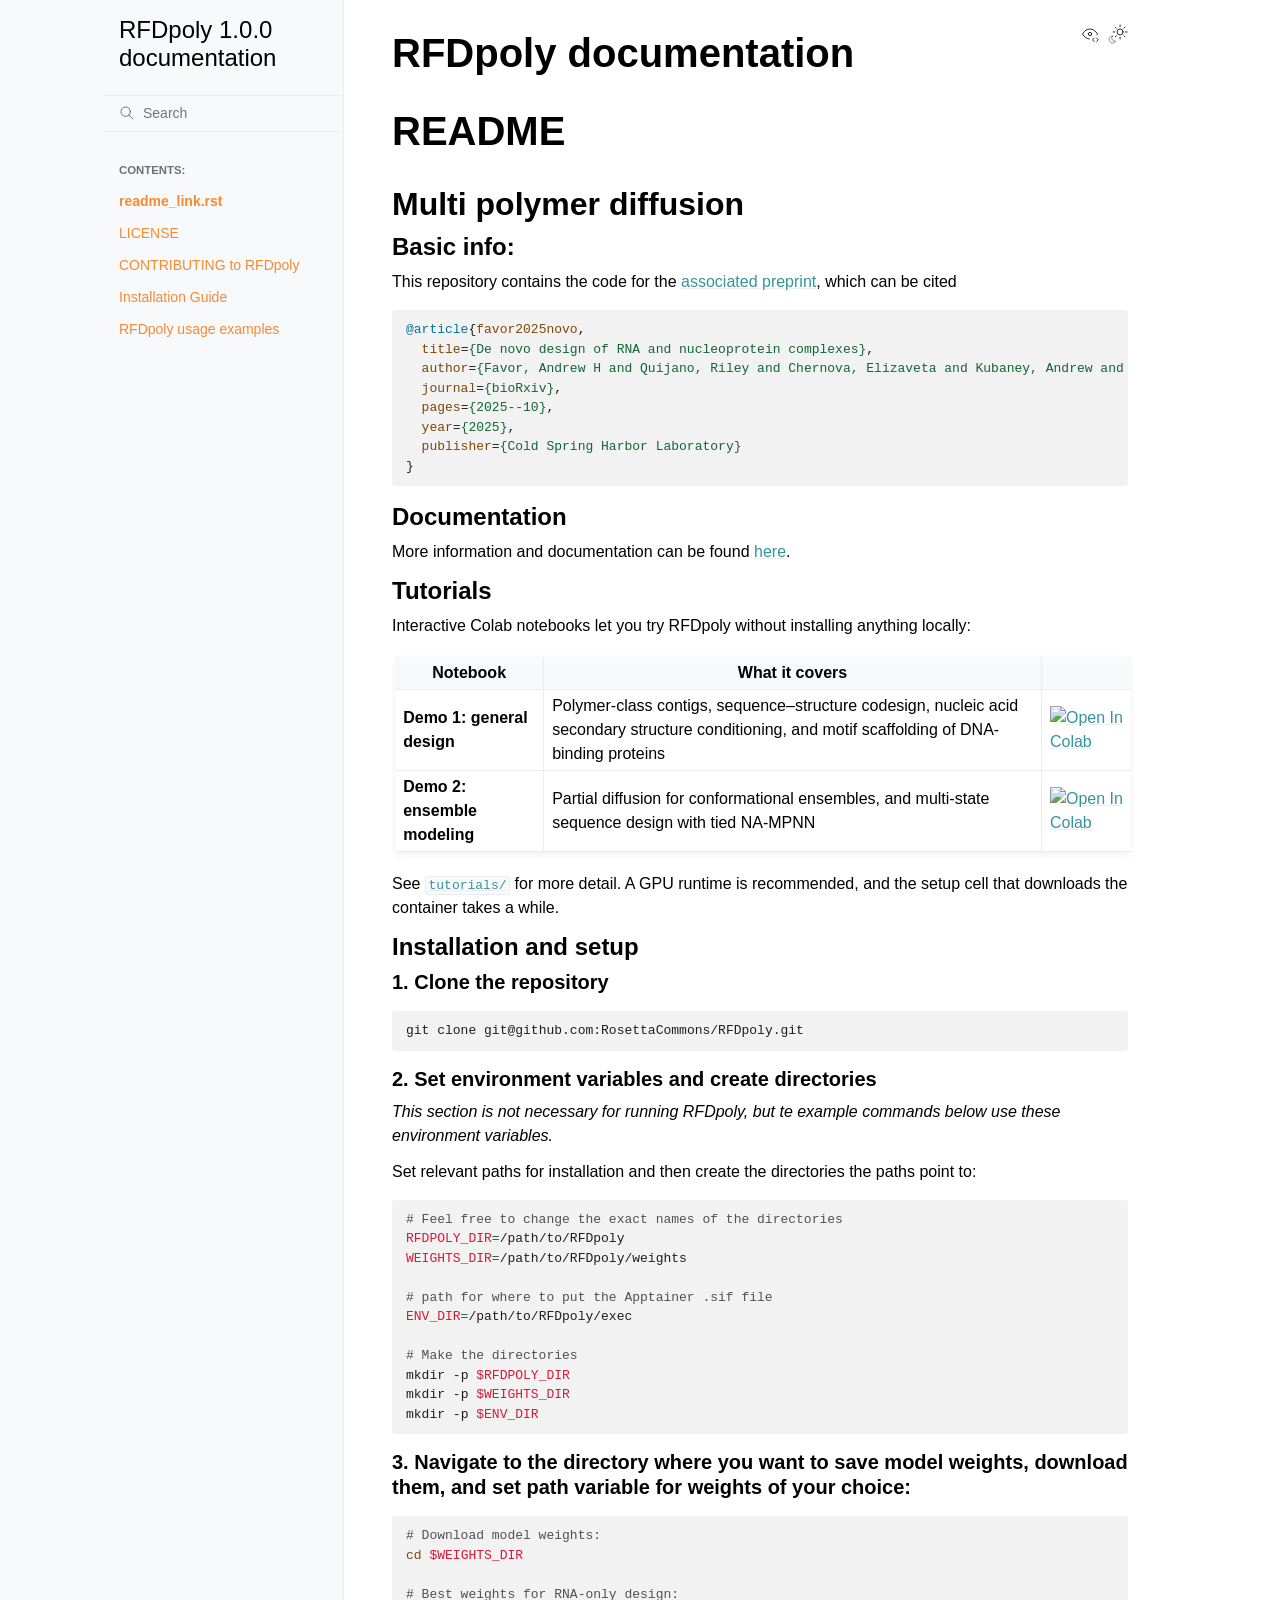
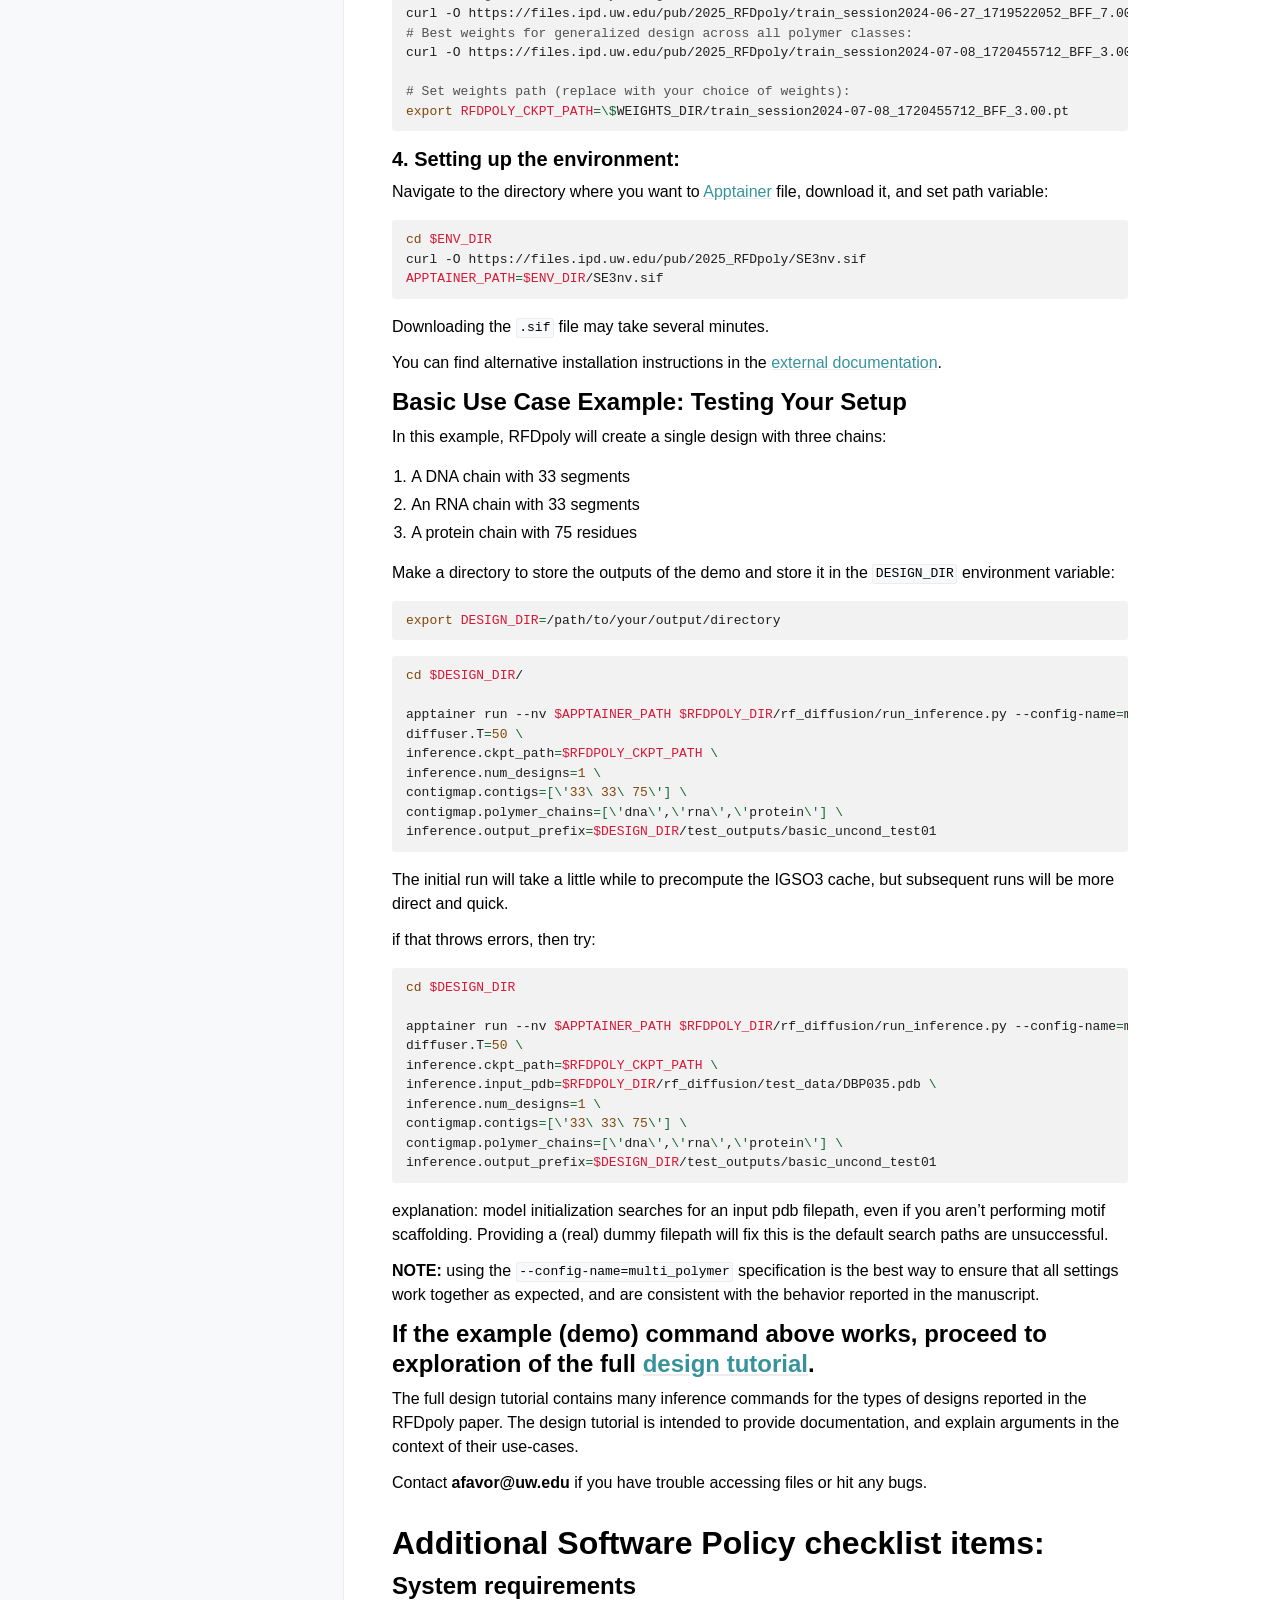
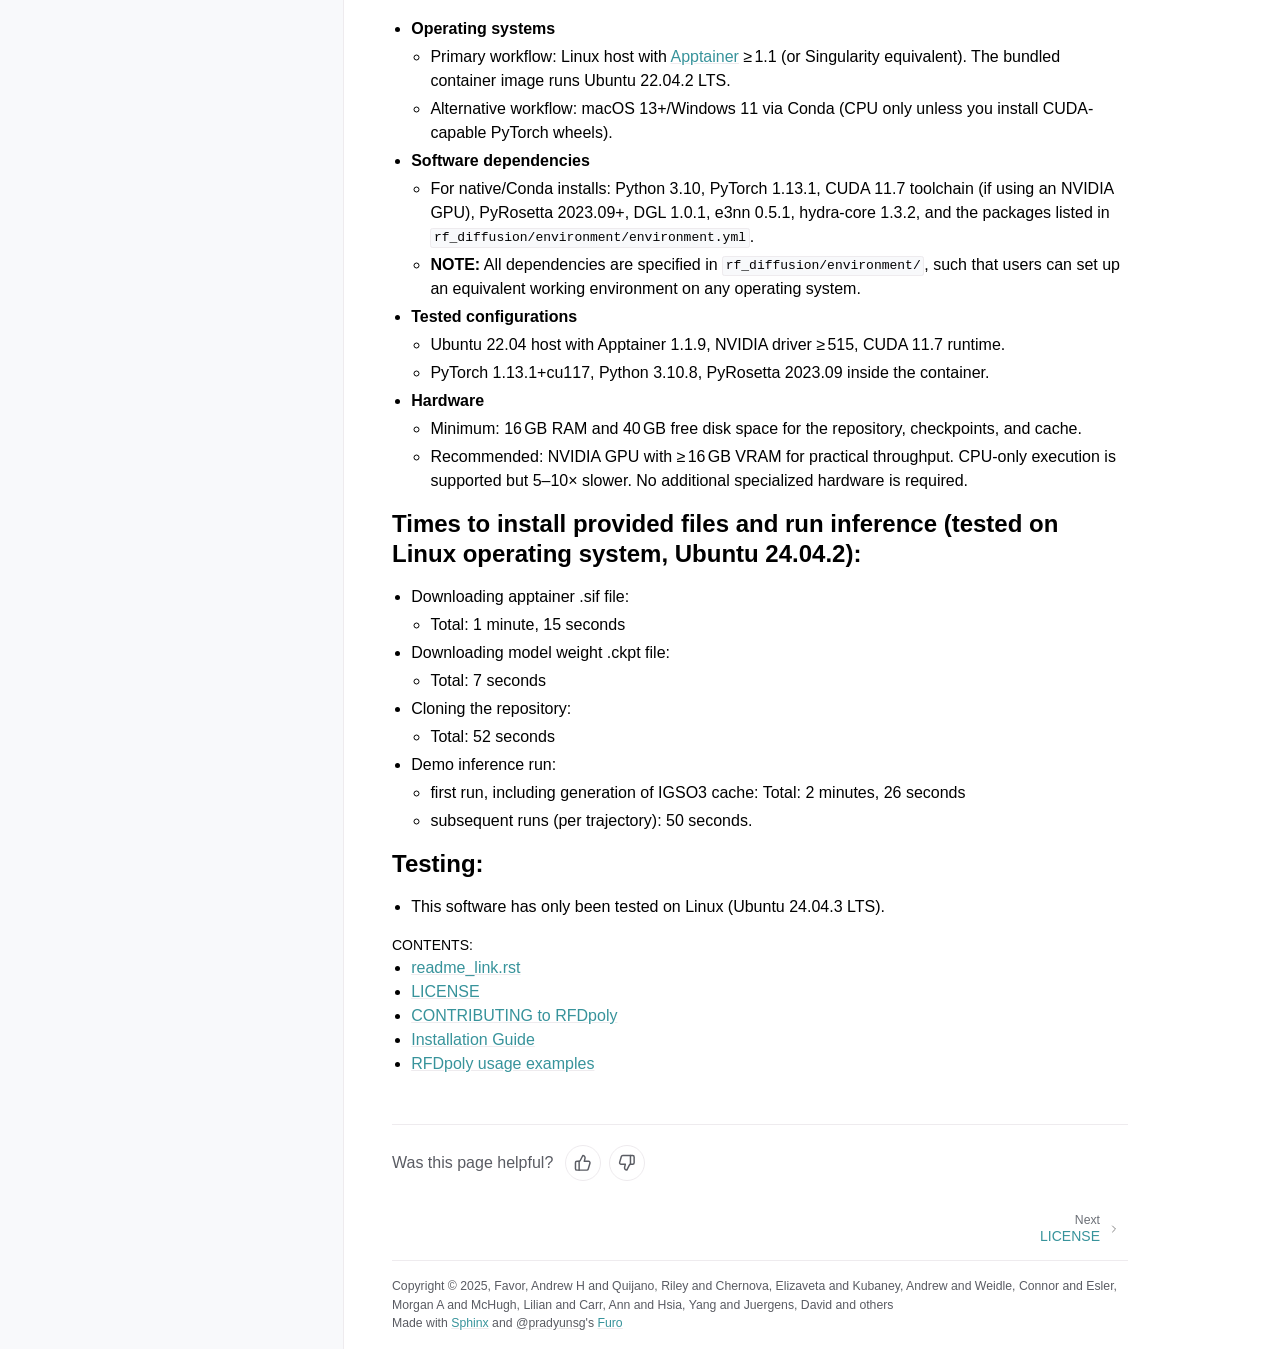
==== commit 54dcf801: "deploy: 55a98028af139b5febf06c44892e786504df6890" ====
--- a/index.html
+++ b/index.html
@@ -11,7 +11,7 @@
     <link rel="stylesheet" type="text/css" href="_static/styles/furo.css?v=7bdb33bb" />
     <link rel="stylesheet" type="text/css" href="_static/copybutton.css?v=76b2166b" />
     <link rel="stylesheet" type="text/css" href="_static/styles/furo-extensions.css?v=8dab3a3b" />
-    <link rel="stylesheet" type="text/css" href="_static/page_feedback.css?v=7c130c12" />
+    <link rel="stylesheet" type="text/css" href="_static/page_feedback.css?v=e9bd5b4a" />
     
     
 
@@ -281,6 +281,32 @@
 <h3>Documentation<a class="headerlink" href="#documentation" title="Link to this heading">¶</a></h3>
 <p>More information and documentation can be found <a class="reference external" href="https://rosettacommons.github.io/RFDpoly/">here</a>.</p>
 </section>
+<section id="tutorials">
+<h3>Tutorials<a class="headerlink" href="#tutorials" title="Link to this heading">¶</a></h3>
+<p>Interactive Colab notebooks let you try RFDpoly without installing anything locally:</p>
+<div class="table-wrapper colwidths-auto docutils container">
+<table class="docutils align-default">
+<thead>
+<tr class="row-odd"><th class="head"><p>Notebook</p></th>
+<th class="head"><p>What it covers</p></th>
+<th class="head"><p></p></th>
+</tr>
+</thead>
+<tbody>
+<tr class="row-even"><td><p><strong>Demo 1: general design</strong></p></td>
+<td><p>Polymer-class contigs, sequence–structure codesign, nucleic acid secondary structure conditioning, and motif scaffolding of DNA-binding proteins</p></td>
+<td><p><a class="reference external" href="https://colab.research.google.com/github/RosettaCommons/RFDpoly/blob/main/tutorials/demo01_general_design.ipynb"><img alt="Open In Colab" src="https://colab.research.google.com/assets/colab-badge.svg" /></a></p></td>
+</tr>
+<tr class="row-odd"><td><p><strong>Demo 2: ensemble modeling</strong></p></td>
+<td><p>Partial diffusion for conformational ensembles, and multi-state sequence design with tied NA-MPNN</p></td>
+<td><p><a class="reference external" href="https://colab.research.google.com/github/RosettaCommons/RFDpoly/blob/main/tutorials/demo02_ensemble_modeling.ipynb"><img alt="Open In Colab" src="https://colab.research.google.com/assets/colab-badge.svg" /></a></p></td>
+</tr>
+</tbody>
+</table>
+</div>
+<p>See <a class="reference internal" href="#tutorials/"><span class="xref myst"><code class="docutils literal notranslate"><span class="pre">tutorials/</span></code></span></a> for more detail. A GPU runtime is recommended, and the
+setup cell that downloads the container takes a while.</p>
+</section>
 <section id="installation-and-setup">
 <h3>Installation and setup<a class="headerlink" href="#installation-and-setup" title="Link to this heading">¶</a></h3>
 <section id="clone-the-repository">
@@ -462,18 +488,79 @@
 </div>
 </section>
 
-  <div class="page-feedback" data-page="index">
-    <p class="page-feedback-question">Did you find what you were looking for?</p>
-    <div class="page-feedback-buttons">
-      <button type="button" class="page-feedback-button" data-helpful="yes" aria-label="Yes" title="Yes">
-        <svg viewBox="0 0 24 24" aria-hidden="true"><path d="M7 10v12"/><path d="M15 5.88 14 10h5.83a2 2 0 0 1 1.92 2.56l-2.33 8A2 2 0 0 1 17.5 22H4a2 2 0 0 1-2-2v-8a2 2 0 0 1 2-2h2.76a2 2 0 0 0 1.79-1.11L12 2a3.13 3.13 0 0 1 3 3.88Z"/></svg>
-      </button>
-      <button type="button" class="page-feedback-button" data-helpful="no" aria-label="No" title="No">
-        <svg viewBox="0 0 24 24" aria-hidden="true"><path d="M17 14V2"/><path d="M9 18.12 10 14H4.17a2 2 0 0 1-1.92-2.56l2.33-8A2 2 0 0 1 6.5 2H20a2 2 0 0 1 2 2v8a2 2 0 0 1-2 2h-2.76a2 2 0 0 0-1.79 1.11L12 22a3.13 3.13 0 0 1-3-3.88Z"/></svg>
-      </button>
-    </div>
-    <p class="page-feedback-thanks" role="status" hidden>Thanks for your feedback!</p>
+  <div class="page-feedback" data-source="inline">
+    
+  <p class="page-feedback-question">Was this page helpful?</p>
+  <div class="page-feedback-buttons">
+    <button type="button" class="page-feedback-button" data-helpful="yes" aria-label="Yes" title="Yes">
+      <svg viewBox="0 0 24 24" aria-hidden="true"><path d="M7 10v12"/><path d="M15 5.88 14 10h5.83a2 2 0 0 1 1.92 2.56l-2.33 8A2 2 0 0 1 17.5 22H4a2 2 0 0 1-2-2v-8a2 2 0 0 1 2-2h2.76a2 2 0 0 0 1.79-1.11L12 2a3.13 3.13 0 0 1 3 3.88Z"/></svg>
+    </button>
+    <button type="button" class="page-feedback-button" data-helpful="no" aria-label="No" title="No">
+      <svg viewBox="0 0 24 24" aria-hidden="true"><path d="M17 14V2"/><path d="M9 18.12 10 14H4.17a2 2 0 0 1-1.92-2.56l2.33-8A2 2 0 0 1 6.5 2H20a2 2 0 0 1 2 2v8a2 2 0 0 1-2 2h-2.76a2 2 0 0 0-1.79 1.11L12 22a3.13 3.13 0 0 1-3-3.88Z"/></svg>
+    </button>
   </div>
+  <form class="page-feedback-comment" hidden>
+    <fieldset class="page-feedback-reasons">
+      <legend>Sorry about that. What went wrong? (optional)</legend>
+      
+      <label><input type="radio" name="page-feedback-reason-inline" value="It's unclear or hard to follow"> It's unclear or hard to follow</label>
+      
+      <label><input type="radio" name="page-feedback-reason-inline" value="It's outdated or incorrect"> It's outdated or incorrect</label>
+      
+      <label><input type="radio" name="page-feedback-reason-inline" value="An example or command didn't work"> An example or command didn't work</label>
+      
+      <label><input type="radio" name="page-feedback-reason-inline" value="I didn't find what I needed"> I didn't find what I needed</label>
+      
+    </fieldset>
+    <label for="page-feedback-comment-inline">Tell us more (optional)</label>
+    <textarea id="page-feedback-comment-inline" rows="3" maxlength="1000"></textarea>
+    <p class="page-feedback-privacy">Please don't include personal information such as your name or email.</p>
+    <div class="page-feedback-comment-actions">
+      <button type="submit" class="page-feedback-send">Send</button>
+      <button type="button" class="page-feedback-skip">Skip</button>
+    </div>
+  </form>
+  <p class="page-feedback-thanks" role="status" hidden>Thanks for your feedback!</p>
+
+  </div>
+  <dialog class="page-feedback-popup" data-source="popup" aria-label="Page feedback">
+    <div class="page-feedback-popup-body">
+      <button type="button" class="page-feedback-popup-close" aria-label="Close" title="Close">&times;</button>
+      
+  <p class="page-feedback-question">Was this page helpful?</p>
+  <div class="page-feedback-buttons">
+    <button type="button" class="page-feedback-button" data-helpful="yes" aria-label="Yes" title="Yes">
+      <svg viewBox="0 0 24 24" aria-hidden="true"><path d="M7 10v12"/><path d="M15 5.88 14 10h5.83a2 2 0 0 1 1.92 2.56l-2.33 8A2 2 0 0 1 17.5 22H4a2 2 0 0 1-2-2v-8a2 2 0 0 1 2-2h2.76a2 2 0 0 0 1.79-1.11L12 2a3.13 3.13 0 0 1 3 3.88Z"/></svg>
+    </button>
+    <button type="button" class="page-feedback-button" data-helpful="no" aria-label="No" title="No">
+      <svg viewBox="0 0 24 24" aria-hidden="true"><path d="M17 14V2"/><path d="M9 18.12 10 14H4.17a2 2 0 0 1-1.92-2.56l2.33-8A2 2 0 0 1 6.5 2H20a2 2 0 0 1 2 2v8a2 2 0 0 1-2 2h-2.76a2 2 0 0 0-1.79 1.11L12 22a3.13 3.13 0 0 1-3-3.88Z"/></svg>
+    </button>
+  </div>
+  <form class="page-feedback-comment" hidden>
+    <fieldset class="page-feedback-reasons">
+      <legend>Sorry about that. What went wrong? (optional)</legend>
+      
+      <label><input type="radio" name="page-feedback-reason-popup" value="It's unclear or hard to follow"> It's unclear or hard to follow</label>
+      
+      <label><input type="radio" name="page-feedback-reason-popup" value="It's outdated or incorrect"> It's outdated or incorrect</label>
+      
+      <label><input type="radio" name="page-feedback-reason-popup" value="An example or command didn't work"> An example or command didn't work</label>
+      
+      <label><input type="radio" name="page-feedback-reason-popup" value="I didn't find what I needed"> I didn't find what I needed</label>
+      
+    </fieldset>
+    <label for="page-feedback-comment-popup">Tell us more (optional)</label>
+    <textarea id="page-feedback-comment-popup" rows="3" maxlength="1000"></textarea>
+    <p class="page-feedback-privacy">Please don't include personal information such as your name or email.</p>
+    <div class="page-feedback-comment-actions">
+      <button type="submit" class="page-feedback-send">Send</button>
+      <button type="button" class="page-feedback-skip">Skip</button>
+    </div>
+  </form>
+  <p class="page-feedback-thanks" role="status" hidden>Thanks for your feedback!</p>
+
+    </div>
+  </dialog>
 
         </article>
       </div>
@@ -521,6 +608,6 @@
     <script src="_static/clipboard.min.js?v=a7894cd8"></script>
     <script src="_static/copybutton.js?v=f281be69"></script>
     <script src="https://scripts.simpleanalyticscdn.com/latest.js"></script>
-    <script src="_static/page_feedback.js?v=1be00d38"></script>
+    <script src="_static/page_feedback.js?v=a393f564"></script>
     </body>
 </html>
--- a/_static/page_feedback.css
+++ b/_static/page_feedback.css
@@ -48,6 +48,170 @@
   stroke-linejoin: round;
 }
 
-.page-feedback [hidden] {
+.page-feedback [hidden],
+.page-feedback-popup [hidden] {
   display: none;
 }
+
+.page-feedback-popup {
+  width: min(30rem, calc(100vw - 2rem));
+  max-width: none;
+  padding: 0;
+  border: 1px solid var(--color-background-border);
+  border-top: 3px solid var(--color-brand-primary);
+  border-radius: 0.5rem;
+  background: var(--color-background-primary);
+  color: var(--color-foreground-primary);
+  box-shadow: 0 0.5rem 2rem rgba(0, 0, 0, 0.3);
+}
+
+.page-feedback-popup[open] {
+  animation: page-feedback-popup-in 0.25s ease-out;
+}
+
+.page-feedback-popup::backdrop {
+  background: rgba(0, 0, 0, 0.5);
+}
+
+.page-feedback-popup-body {
+  position: relative;
+  padding: 1.5rem 3rem 1.5rem 1.75rem;
+}
+
+.page-feedback-popup .page-feedback-question {
+  font-size: 1.15rem;
+}
+
+@keyframes page-feedback-popup-in {
+  from {
+    opacity: 0;
+    transform: translateY(1rem);
+  }
+  to {
+    opacity: 1;
+    transform: translateY(0);
+  }
+}
+
+@media (prefers-reduced-motion: reduce) {
+  .page-feedback-popup[open] {
+    animation: none;
+  }
+}
+
+.page-feedback-popup p {
+  margin: 0 0 0.75rem;
+  color: var(--color-foreground-primary);
+}
+
+.page-feedback-popup .page-feedback-thanks {
+  margin: 0;
+}
+
+.page-feedback-popup-close {
+  position: absolute;
+  top: 0.25rem;
+  right: 0.5rem;
+  padding: 0.25rem;
+  border: none;
+  background: transparent;
+  color: var(--color-foreground-muted);
+  font-size: 1.25rem;
+  line-height: 1;
+  cursor: pointer;
+}
+
+.page-feedback-popup-close:hover,
+.page-feedback-popup-close:focus-visible {
+  color: var(--color-foreground-primary);
+}
+
+.page-feedback-comment {
+  flex-basis: 100%;
+  max-width: 36rem;
+}
+
+.page-feedback-comment label {
+  display: block;
+  margin-bottom: 0.5rem;
+  color: var(--color-foreground-primary);
+}
+
+.page-feedback-reasons {
+  margin: 0 0 1rem;
+  padding: 0;
+  border: none;
+}
+
+.page-feedback-reasons legend {
+  margin-bottom: 0.5rem;
+  padding: 0;
+  color: var(--color-foreground-primary);
+}
+
+.page-feedback-reasons label {
+  display: flex;
+  align-items: center;
+  gap: 0.5rem;
+  margin-bottom: 0.35rem;
+  cursor: pointer;
+}
+
+.page-feedback-reasons input {
+  margin: 0;
+  accent-color: var(--color-brand-primary);
+}
+
+.page-feedback-comment textarea {
+  box-sizing: border-box;
+  width: 100%;
+  padding: 0.5rem;
+  border: 1px solid var(--color-background-border);
+  border-radius: 0.25rem;
+  background: var(--color-background-secondary);
+  color: var(--color-foreground-primary);
+  font: inherit;
+  resize: vertical;
+}
+
+.page-feedback-comment textarea:focus {
+  border-color: var(--color-brand-primary);
+  outline: none;
+}
+
+.page-feedback .page-feedback-privacy,
+.page-feedback-popup .page-feedback-privacy {
+  margin: 0.25rem 0 0.75rem;
+  color: var(--color-foreground-muted);
+  font-size: 0.85em;
+}
+
+.page-feedback-comment-actions {
+  display: flex;
+  gap: 0.5rem;
+}
+
+.page-feedback-send,
+.page-feedback-skip {
+  padding: 0.4rem 1rem;
+  border-radius: 0.25rem;
+  font: inherit;
+  cursor: pointer;
+}
+
+.page-feedback-send {
+  border: 1px solid var(--color-brand-primary);
+  background: var(--color-brand-primary);
+  color: var(--color-background-primary);
+}
+
+.page-feedback-skip {
+  border: 1px solid var(--color-background-border);
+  background: transparent;
+  color: var(--color-foreground-secondary);
+}
+
+.page-feedback-send:hover,
+.page-feedback-skip:hover {
+  opacity: 0.85;
+}
